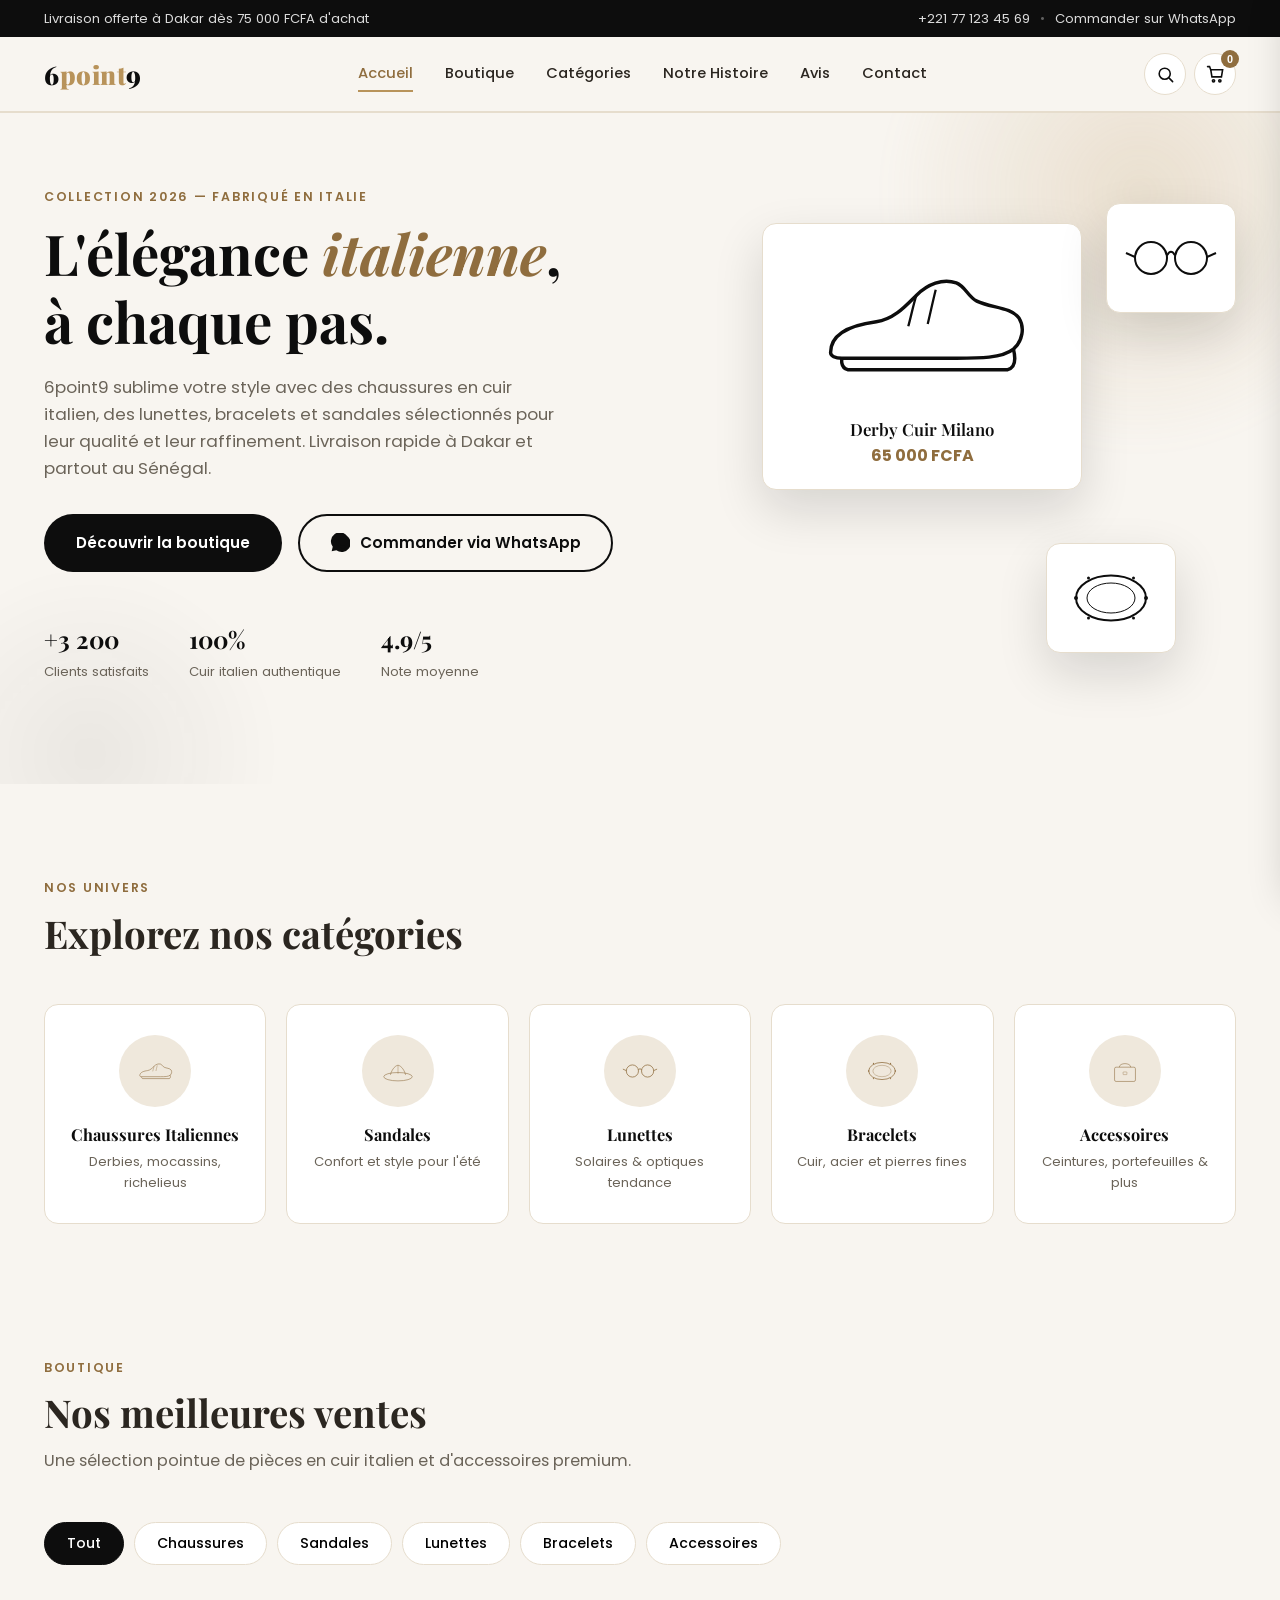
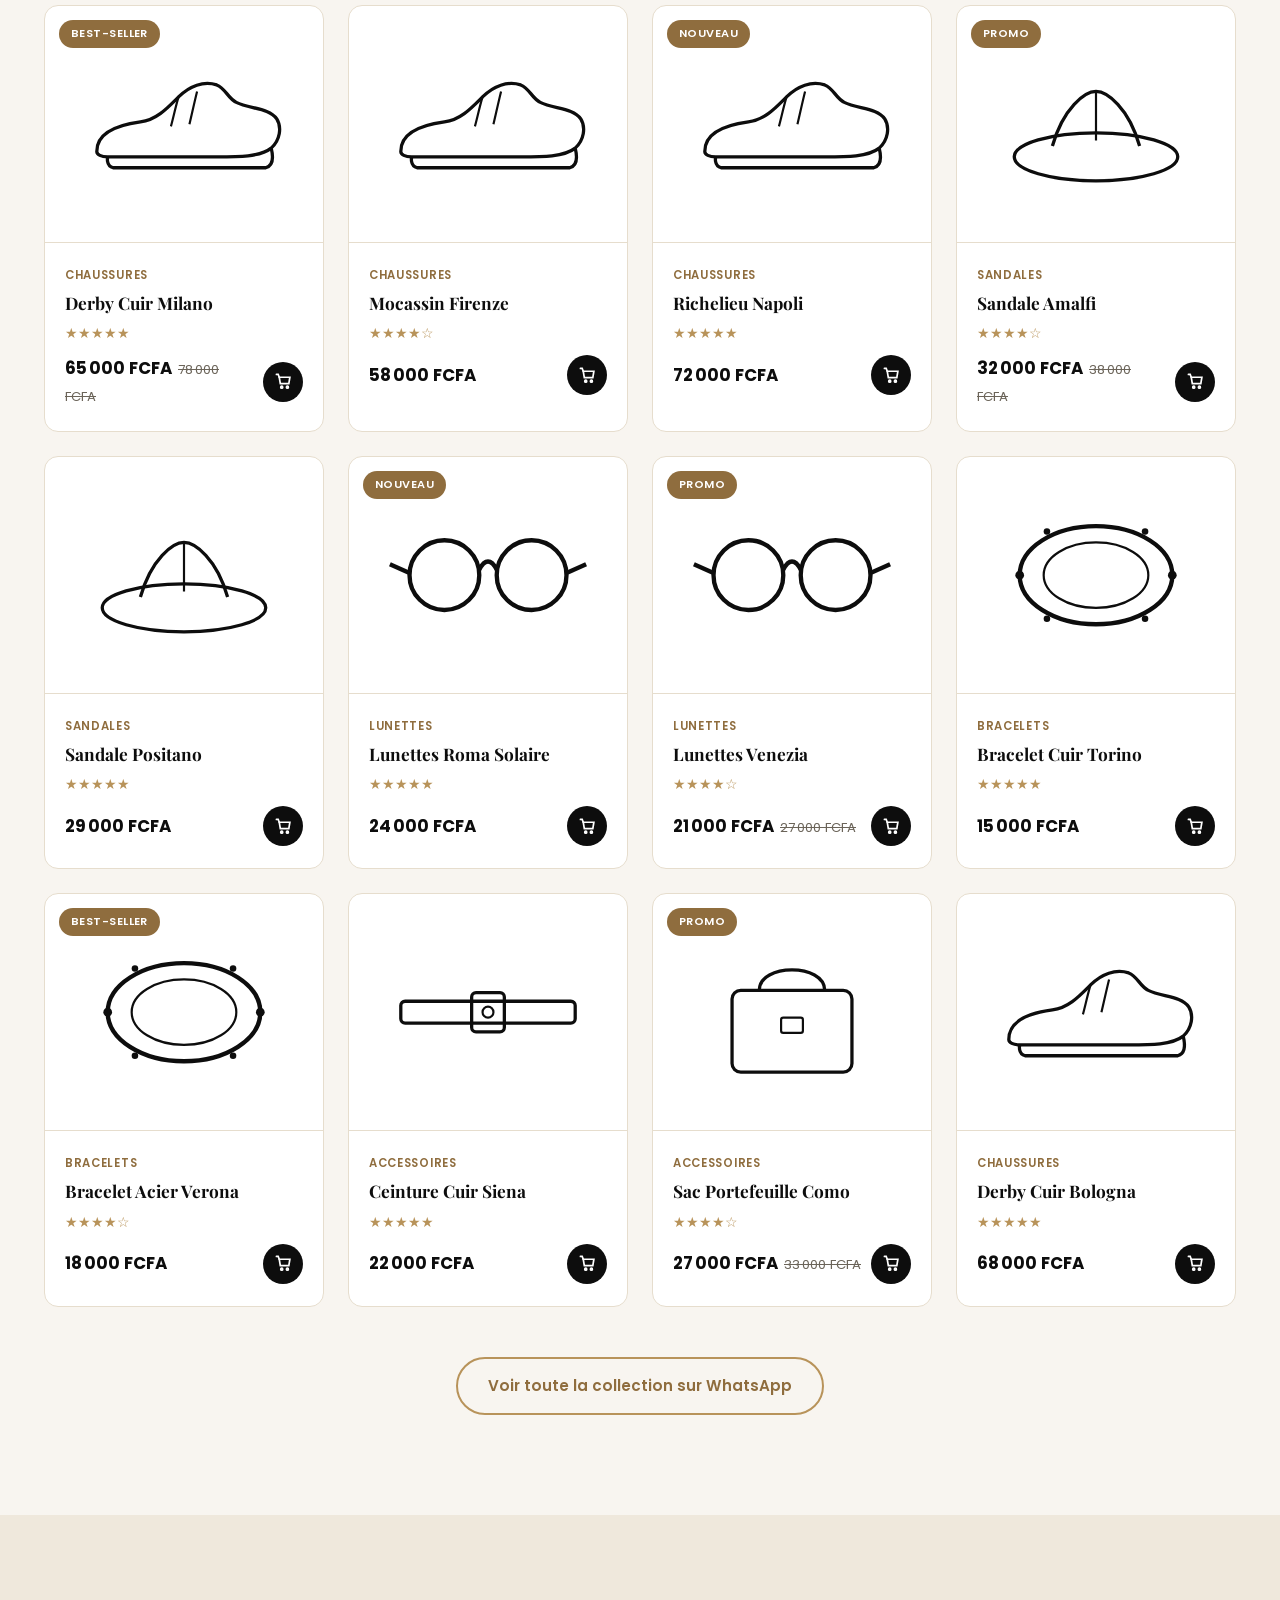
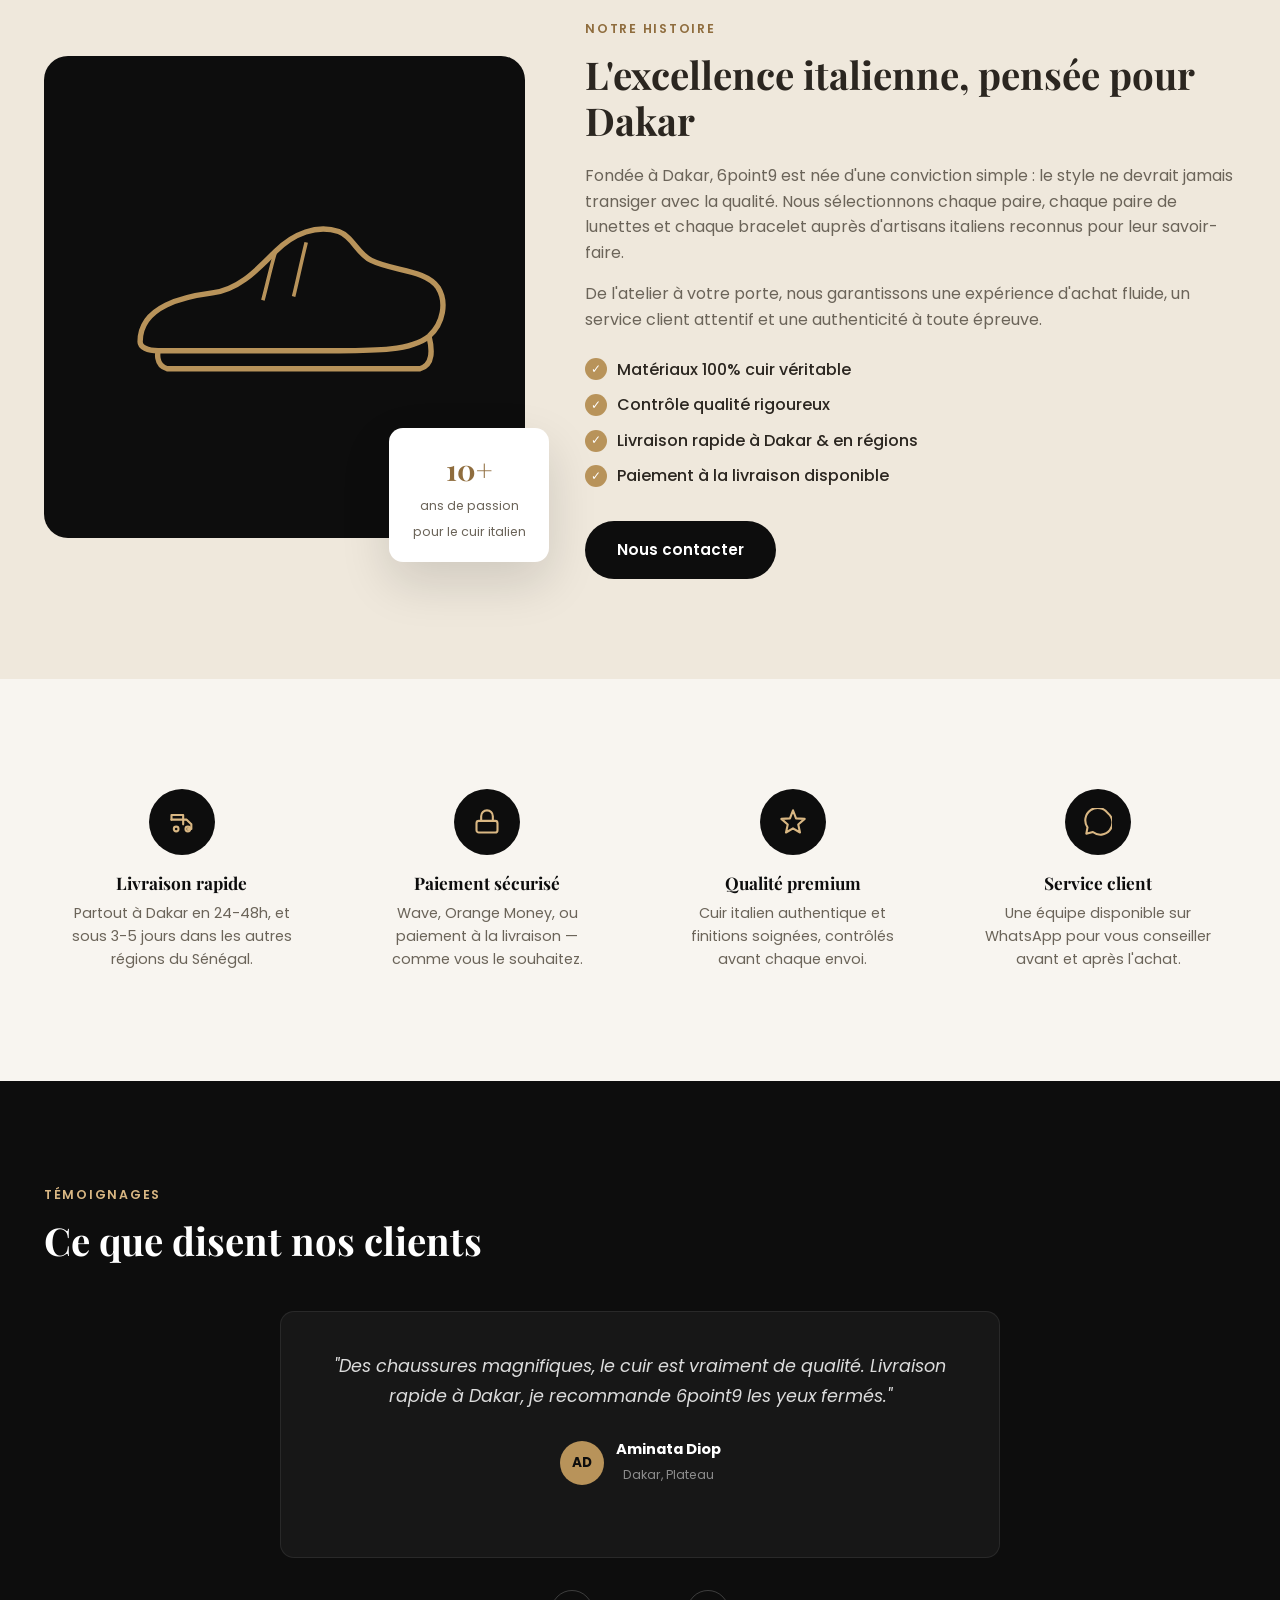
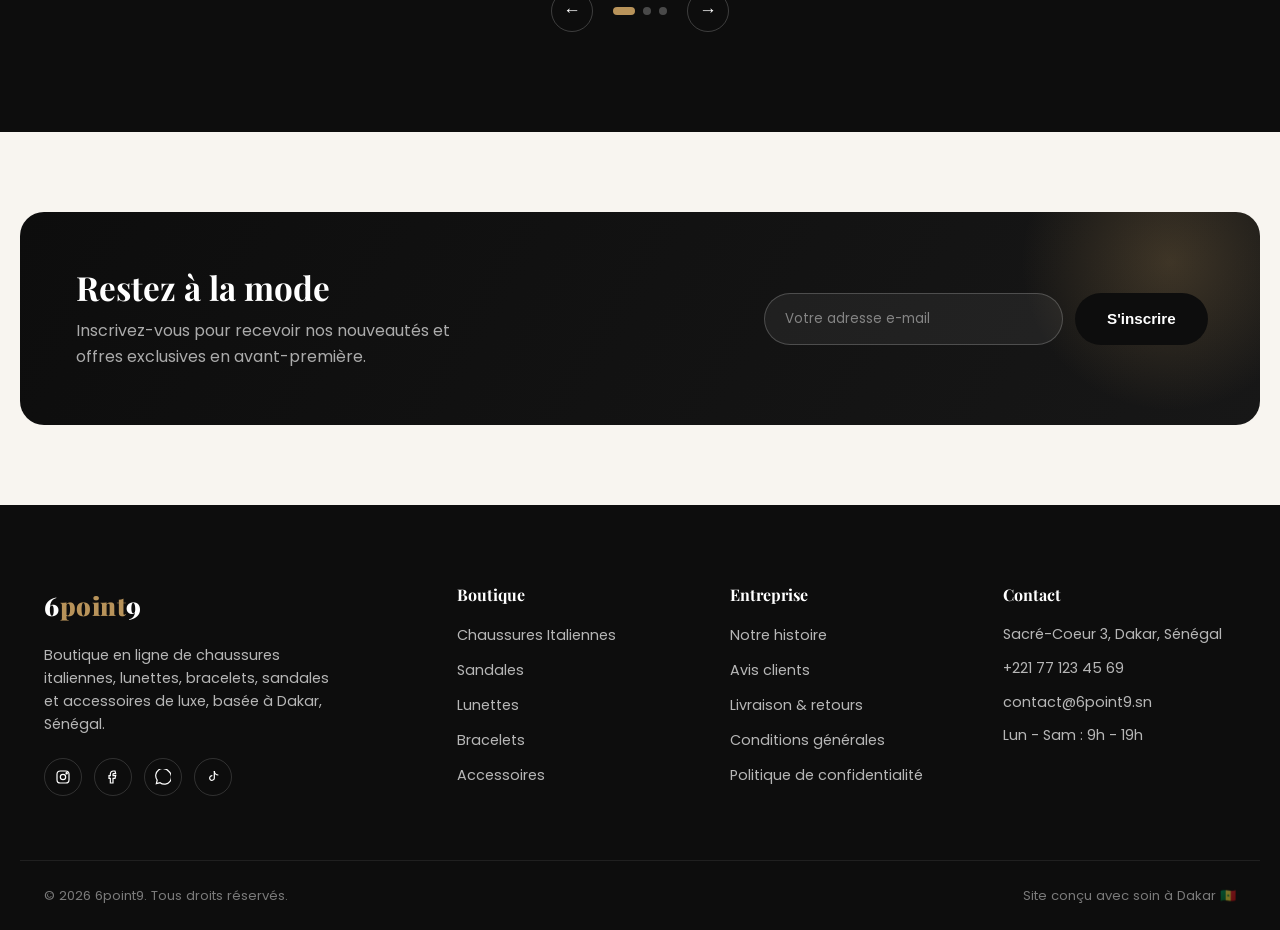
==== index.html @ cb6d9c97 "Créer le site 6point9 : boutique de chaussures italiennes et accessoires de luxe Page unique respons" ====
<!DOCTYPE html>
<html lang="fr">
<head>
<meta charset="UTF-8">
<meta name="viewport" content="width=device-width, initial-scale=1.0">
<title>6point9 — Chaussures Italiennes &amp; Accessoires de Luxe | Dakar, Sénégal</title>
<meta name="description" content="6point9 : boutique de chaussures italiennes, lunettes, bracelets, sandales et accessoires haut de gamme à Dakar, Sénégal. Élégance et artisanat italien.">
<link rel="icon" href="assets/img/favicon.svg" type="image/svg+xml">
<link rel="preconnect" href="https://fonts.googleapis.com">
<link href="https://fonts.googleapis.com/css2?family=Playfair+Display:wght@400;500;600;700;900&family=Poppins:wght@300;400;500;600;700&display=swap" rel="stylesheet">
<link rel="stylesheet" href="css/style.css">
</head>
<body>

<!-- ============ TOP BAR ============ -->
<div class="topbar">
  <div class="container topbar__inner">
    <p class="topbar__msg">Livraison offerte à Dakar dès 75 000 FCFA d'achat</p>
    <div class="topbar__right">
      <a href="tel:+221771234569">+221 77 123 45 69</a>
      <span class="dot">•</span>
      <a href="https://wa.me/221771234569" target="_blank" rel="noopener">Commander sur WhatsApp</a>
    </div>
  </div>
</div>

<!-- ============ HEADER ============ -->
<header class="header" id="header">
  <div class="container header__inner">
    <button class="nav-toggle" id="navToggle" aria-label="Ouvrir le menu">
      <span></span><span></span><span></span>
    </button>

    <a href="#top" class="logo">6<span>point</span>9</a>

    <nav class="nav" id="mainNav">
      <a href="#accueil" class="nav-link active">Accueil</a>
      <a href="#boutique" class="nav-link">Boutique</a>
      <a href="#categories" class="nav-link">Catégories</a>
      <a href="#histoire" class="nav-link">Notre Histoire</a>
      <a href="#avis" class="nav-link">Avis</a>
      <a href="#contact" class="nav-link">Contact</a>
    </nav>

    <div class="header__actions">
      <button class="icon-btn" id="searchToggle" aria-label="Rechercher">
        <svg viewBox="0 0 24 24"><circle cx="11" cy="11" r="7"/><line x1="21" y1="21" x2="16.65" y2="16.65"/></svg>
      </button>
      <button class="icon-btn" id="cartToggle" aria-label="Panier">
        <svg viewBox="0 0 24 24"><path d="M6 6h15l-1.5 9h-12z"/><path d="M6 6L4.5 2H2"/><circle cx="9.5" cy="20" r="1.4"/><circle cx="17.5" cy="20" r="1.4"/></svg>
        <span class="cart-count" id="cartCount">0</span>
      </button>
    </div>
  </div>

  <div class="search-panel" id="searchPanel">
    <div class="container">
      <input type="text" placeholder="Rechercher des chaussures, lunettes, bracelets…">
      <button id="searchClose" aria-label="Fermer">&times;</button>
    </div>
  </div>
</header>

<main id="top">

  <!-- ============ HERO ============ -->
  <section class="hero" id="accueil">
    <div class="hero__bg">
      <div class="hero__shape hero__shape--1"></div>
      <div class="hero__shape hero__shape--2"></div>
    </div>
    <div class="container hero__inner">
      <div class="hero__text reveal">
        <span class="eyebrow">Collection 2026 — Fabriqué en Italie</span>
        <h1>L'élégance <span>italienne</span>,<br>à chaque pas.</h1>
        <p>6point9 sublime votre style avec des chaussures en cuir italien, des lunettes, bracelets et sandales sélectionnés pour leur qualité et leur raffinement. Livraison rapide à Dakar et partout au Sénégal.</p>
        <div class="hero__cta">
          <a href="#boutique" class="btn btn--primary">Découvrir la boutique</a>
          <a href="https://wa.me/221771234569" target="_blank" rel="noopener" class="btn btn--ghost">
            <svg viewBox="0 0 24 24" class="wa-icon"><path d="M20.5 3.5A10.6 10.6 0 0 0 3.3 16.6L2 22l5.6-1.4A10.6 10.6 0 1 0 20.5 3.5Z"/><path d="M8.4 8.3c.2-.5.5-.5.8-.5h.6c.2 0 .4 0 .6.5.2.5.7 1.7.7 1.8.1.1.1.3 0 .4-.1.2-.2.3-.3.4l-.4.5c-.1.2-.3.3-.1.6.2.3.8 1.3 1.7 2.1 1.2 1 2.1 1.4 2.4 1.5.3.1.5.1.7-.1l.6-.7c.2-.3.4-.2.7-.1l1.6.8c.2.1.4.2.4.4 0 .2 0 1-.4 1.5-.4.6-1.6 1.1-2.3 1.1-.6 0-1.9-.2-3.6-1.4-2.1-1.5-3.5-3.7-3.6-3.9-.1-.2-.9-1.2-.9-2.3 0-1.1.6-1.7.8-1.9Z"/></svg>
            Commander via WhatsApp
          </a>
        </div>
        <div class="hero__stats">
          <div><strong>+3 200</strong><span>Clients satisfaits</span></div>
          <div><strong>100%</strong><span>Cuir italien authentique</span></div>
          <div><strong>4.9/5</strong><span>Note moyenne</span></div>
        </div>
      </div>
      <div class="hero__visual reveal">
        <div class="hero__card hero__card--main">
          <svg viewBox="0 0 200 140" class="product-illustration"><use href="#icon-shoe"></use></svg>
          <p>Derby Cuir Milano</p>
          <span>65 000 FCFA</span>
        </div>
        <div class="hero__card hero__card--small hero__card--float1">
          <svg viewBox="0 0 200 140" class="product-illustration"><use href="#icon-glasses"></use></svg>
        </div>
        <div class="hero__card hero__card--small hero__card--float2">
          <svg viewBox="0 0 200 140" class="product-illustration"><use href="#icon-bracelet"></use></svg>
        </div>
      </div>
    </div>
  </section>

  <!-- ============ CATEGORIES ============ -->
  <section class="categories" id="categories">
    <div class="container">
      <div class="section-head reveal">
        <span class="eyebrow">Nos univers</span>
        <h2>Explorez nos catégories</h2>
      </div>
      <div class="cat-grid">
        <a href="#boutique" class="cat-card reveal" data-filter="chaussures">
          <div class="cat-card__icon"><svg viewBox="0 0 200 140"><use href="#icon-shoe"></use></svg></div>
          <h3>Chaussures Italiennes</h3>
          <p>Derbies, mocassins, richelieus</p>
        </a>
        <a href="#boutique" class="cat-card reveal" data-filter="sandales">
          <div class="cat-card__icon"><svg viewBox="0 0 200 140"><use href="#icon-sandal"></use></svg></div>
          <h3>Sandales</h3>
          <p>Confort et style pour l'été</p>
        </a>
        <a href="#boutique" class="cat-card reveal" data-filter="lunettes">
          <div class="cat-card__icon"><svg viewBox="0 0 200 140"><use href="#icon-glasses"></use></svg></div>
          <h3>Lunettes</h3>
          <p>Solaires &amp; optiques tendance</p>
        </a>
        <a href="#boutique" class="cat-card reveal" data-filter="bracelets">
          <div class="cat-card__icon"><svg viewBox="0 0 200 140"><use href="#icon-bracelet"></use></svg></div>
          <h3>Bracelets</h3>
          <p>Cuir, acier et pierres fines</p>
        </a>
        <a href="#boutique" class="cat-card reveal" data-filter="accessoires">
          <div class="cat-card__icon"><svg viewBox="0 0 200 140"><use href="#icon-bag"></use></svg></div>
          <h3>Accessoires</h3>
          <p>Ceintures, portefeuilles &amp; plus</p>
        </a>
      </div>
    </div>
  </section>

  <!-- ============ BOUTIQUE / PRODUCTS ============ -->
  <section class="shop" id="boutique">
    <div class="container">
      <div class="section-head reveal">
        <span class="eyebrow">Boutique</span>
        <h2>Nos meilleures ventes</h2>
        <p>Une sélection pointue de pièces en cuir italien et d'accessoires premium.</p>
      </div>

      <div class="filters reveal" id="filters">
        <button class="filter-btn active" data-filter="all">Tout</button>
        <button class="filter-btn" data-filter="chaussures">Chaussures</button>
        <button class="filter-btn" data-filter="sandales">Sandales</button>
        <button class="filter-btn" data-filter="lunettes">Lunettes</button>
        <button class="filter-btn" data-filter="bracelets">Bracelets</button>
        <button class="filter-btn" data-filter="accessoires">Accessoires</button>
      </div>

      <div class="product-grid" id="productGrid">
        <!-- Product cards injected by JS -->
      </div>

      <div class="shop__more reveal">
        <a href="https://wa.me/221771234569" target="_blank" rel="noopener" class="btn btn--outline">Voir toute la collection sur WhatsApp</a>
      </div>
    </div>
  </section>

  <!-- ============ BRAND STORY ============ -->
  <section class="story" id="histoire">
    <div class="container story__inner">
      <div class="story__visual reveal">
        <div class="story__frame">
          <svg viewBox="0 0 200 140" class="product-illustration story__icon"><use href="#icon-shoe"></use></svg>
        </div>
        <div class="story__badge">
          <strong>10+</strong>
          <span>ans de passion pour le cuir italien</span>
        </div>
      </div>
      <div class="story__text reveal">
        <span class="eyebrow">Notre histoire</span>
        <h2>L'excellence italienne, pensée pour Dakar</h2>
        <p>Fondée à Dakar, 6point9 est née d'une conviction simple : le style ne devrait jamais transiger avec la qualité. Nous sélectionnons chaque paire, chaque paire de lunettes et chaque bracelet auprès d'artisans italiens reconnus pour leur savoir-faire.</p>
        <p>De l'atelier à votre porte, nous garantissons une expérience d'achat fluide, un service client attentif et une authenticité à toute épreuve.</p>
        <ul class="story__list">
          <li><span class="check">✓</span> Matériaux 100% cuir véritable</li>
          <li><span class="check">✓</span> Contrôle qualité rigoureux</li>
          <li><span class="check">✓</span> Livraison rapide à Dakar &amp; en régions</li>
          <li><span class="check">✓</span> Paiement à la livraison disponible</li>
        </ul>
        <a href="#contact" class="btn btn--primary">Nous contacter</a>
      </div>
    </div>
  </section>

  <!-- ============ USP / FEATURES ============ -->
  <section class="features">
    <div class="container features__grid">
      <div class="feature reveal">
        <div class="feature__icon"><svg viewBox="0 0 24 24"><path d="M3 10h13l4 4v4h-3"/><circle cx="7" cy="18" r="2"/><circle cx="17" cy="18" r="2"/><path d="M3 10V6h10v8"/></svg></div>
        <h3>Livraison rapide</h3>
        <p>Partout à Dakar en 24-48h, et sous 3-5 jours dans les autres régions du Sénégal.</p>
      </div>
      <div class="feature reveal">
        <div class="feature__icon"><svg viewBox="0 0 24 24"><rect x="3" y="11" width="18" height="10" rx="2"/><path d="M7 11V7a5 5 0 0 1 10 0v4"/></svg></div>
        <h3>Paiement sécurisé</h3>
        <p>Wave, Orange Money, ou paiement à la livraison — comme vous le souhaitez.</p>
      </div>
      <div class="feature reveal">
        <div class="feature__icon"><svg viewBox="0 0 24 24"><path d="M12 2l2.6 6.9L22 9.3l-5.5 4.8L18 21l-6-3.6L6 21l1.5-6.9L2 9.3l7.4-.4z"/></svg></div>
        <h3>Qualité premium</h3>
        <p>Cuir italien authentique et finitions soignées, contrôlés avant chaque envoi.</p>
      </div>
      <div class="feature reveal">
        <div class="feature__icon"><svg viewBox="0 0 24 24"><path d="M20.5 4.5A9.6 9.6 0 0 0 3 16.6L2 22l5.6-1.4A9.6 9.6 0 1 0 20.5 4.5Z"/></svg></div>
        <h3>Service client</h3>
        <p>Une équipe disponible sur WhatsApp pour vous conseiller avant et après l'achat.</p>
      </div>
    </div>
  </section>

  <!-- ============ TESTIMONIALS ============ -->
  <section class="testimonials" id="avis">
    <div class="container">
      <div class="section-head reveal light">
        <span class="eyebrow">Témoignages</span>
        <h2>Ce que disent nos clients</h2>
      </div>
      <div class="testi-slider reveal">
        <div class="testi-track" id="testiTrack">
          <div class="testi-card">
            <p>"Des chaussures magnifiques, le cuir est vraiment de qualité. Livraison rapide à Dakar, je recommande 6point9 les yeux fermés."</p>
            <div class="testi-author"><span class="avatar">AD</span><div><strong>Aminata Diop</strong><small>Dakar, Plateau</small></div></div>
          </div>
          <div class="testi-card">
            <p>"J'ai commandé des lunettes de soleil et un bracelet, tout est arrivé bien emballé et conforme aux photos. Service client très réactif sur WhatsApp."</p>
            <div class="testi-author"><span class="avatar">MS</span><div><strong>Moussa Sarr</strong><small>Dakar, Sacré-Coeur</small></div></div>
          </div>
          <div class="testi-card">
            <p>"Mes sandales italiennes sont devenues mes préférées de l'été. Confort incroyable et un vrai style. Merci 6point9 !"</p>
            <div class="testi-author"><span class="avatar">FN</span><div><strong>Fatou Ndiaye</strong><small>Thiès</small></div></div>
          </div>
        </div>
        <div class="testi-nav">
          <button id="testiPrev" aria-label="Précédent">&#8592;</button>
          <div class="testi-dots" id="testiDots"></div>
          <button id="testiNext" aria-label="Suivant">&#8594;</button>
        </div>
      </div>
    </div>
  </section>

  <!-- ============ NEWSLETTER ============ -->
  <section class="newsletter">
    <div class="container newsletter__inner reveal">
      <div>
        <h2>Restez à la mode</h2>
        <p>Inscrivez-vous pour recevoir nos nouveautés et offres exclusives en avant-première.</p>
      </div>
      <form id="newsletterForm" class="newsletter__form">
        <input type="email" required placeholder="Votre adresse e-mail">
        <button type="submit" class="btn btn--primary">S'inscrire</button>
      </form>
      <p class="newsletter__success" id="newsletterSuccess">Merci ! Vous êtes bien inscrit(e) 🎉</p>
    </div>
  </section>

</main>

<!-- ============ FOOTER ============ -->
<footer class="footer" id="contact">
  <div class="container footer__grid">
    <div class="footer__col footer__brand">
      <a href="#top" class="logo logo--light">6<span>point</span>9</a>
      <p>Boutique en ligne de chaussures italiennes, lunettes, bracelets, sandales et accessoires de luxe, basée à Dakar, Sénégal.</p>
      <div class="socials">
        <a href="#" aria-label="Instagram"><svg viewBox="0 0 24 24"><rect x="3" y="3" width="18" height="18" rx="5"/><circle cx="12" cy="12" r="4"/><circle cx="17.5" cy="6.5" r="1"/></svg></a>
        <a href="#" aria-label="Facebook"><svg viewBox="0 0 24 24"><path d="M15 3h-2a5 5 0 0 0-5 5v2H6v4h2v7h4v-7h3l1-4h-4V8a1 1 0 0 1 1-1h3z"/></svg></a>
        <a href="https://wa.me/221771234569" target="_blank" rel="noopener" aria-label="WhatsApp"><svg viewBox="0 0 24 24"><path d="M20.5 3.5A10.6 10.6 0 0 0 3.3 16.6L2 22l5.6-1.4A10.6 10.6 0 1 0 20.5 3.5Z"/></svg></a>
        <a href="#" aria-label="TikTok"><svg viewBox="0 0 24 24"><path d="M14 3v10.5a3.5 3.5 0 1 1-3-3.46"/><path d="M14 3a6 6 0 0 0 6 6"/></svg></a>
      </div>
    </div>
    <div class="footer__col">
      <h4>Boutique</h4>
      <ul>
        <li><a href="#boutique" data-filter="chaussures">Chaussures Italiennes</a></li>
        <li><a href="#boutique" data-filter="sandales">Sandales</a></li>
        <li><a href="#boutique" data-filter="lunettes">Lunettes</a></li>
        <li><a href="#boutique" data-filter="bracelets">Bracelets</a></li>
        <li><a href="#boutique" data-filter="accessoires">Accessoires</a></li>
      </ul>
    </div>
    <div class="footer__col">
      <h4>Entreprise</h4>
      <ul>
        <li><a href="#histoire">Notre histoire</a></li>
        <li><a href="#avis">Avis clients</a></li>
        <li><a href="#">Livraison &amp; retours</a></li>
        <li><a href="#">Conditions générales</a></li>
        <li><a href="#">Politique de confidentialité</a></li>
      </ul>
    </div>
    <div class="footer__col">
      <h4>Contact</h4>
      <ul class="footer__contact">
        <li>Sacré-Coeur 3, Dakar, Sénégal</li>
        <li><a href="tel:+221771234569">+221 77 123 45 69</a></li>
        <li><a href="mailto:contact@6point9.sn">contact@6point9.sn</a></li>
        <li>Lun - Sam : 9h - 19h</li>
      </ul>
    </div>
  </div>
  <div class="footer__bottom">
    <div class="container footer__bottom-inner">
      <p>&copy; <span id="year"></span> 6point9. Tous droits réservés.</p>
      <p>Site conçu avec soin à Dakar 🇸🇳</p>
    </div>
  </div>
</footer>

<!-- ============ CART PANEL ============ -->
<div class="cart-panel" id="cartPanel">
  <div class="cart-panel__header">
    <h3>Votre panier</h3>
    <button id="cartClose" aria-label="Fermer">&times;</button>
  </div>
  <div class="cart-panel__items" id="cartItems">
    <p class="cart-empty">Votre panier est vide.</p>
  </div>
  <div class="cart-panel__footer">
    <div class="cart-total"><span>Total</span><strong id="cartTotal">0 FCFA</strong></div>
    <a href="https://wa.me/221771234569" target="_blank" rel="noopener" class="btn btn--primary btn--block" id="cartCheckout">Commander via WhatsApp</a>
  </div>
</div>
<div class="overlay" id="overlay"></div>

<!-- ============ BACK TO TOP ============ -->
<button class="back-to-top" id="backToTop" aria-label="Retour en haut">
  <svg viewBox="0 0 24 24"><path d="M12 19V5"/><path d="M5 12l7-7 7 7"/></svg>
</button>

<!-- ============ SVG SPRITE (icônes produits) ============ -->
<svg width="0" height="0" style="position:absolute">
  <defs>
    <symbol id="icon-shoe" viewBox="0 0 200 140">
      <path d="M20 95 C20 75, 45 70, 60 68 C75 66, 85 55, 95 45 C105 35, 118 30, 130 34 C138 37, 140 46, 148 50 C160 56, 178 55, 185 65 C190 73, 188 85, 180 92 C170 100, 150 100, 130 100 L30 100 C24 100, 20 98, 20 95 Z" fill="none" stroke="currentColor" stroke-width="3"/>
      <path d="M95 45 C92 55, 90 65, 88 72" fill="none" stroke="currentColor" stroke-width="2"/>
      <path d="M112 40 C109 52, 107 62, 105 70" fill="none" stroke="currentColor" stroke-width="2"/>
      <path d="M30 100 C30 100, 28 108, 35 110 L175 110 C182 108, 182 100, 180 92" fill="none" stroke="currentColor" stroke-width="3"/>
    </symbol>
    <symbol id="icon-sandal" viewBox="0 0 200 140">
      <ellipse cx="100" cy="100" rx="75" ry="22" fill="none" stroke="currentColor" stroke-width="3"/>
      <path d="M60 90 C70 55, 90 40, 100 40 C110 40, 130 55, 140 90" fill="none" stroke="currentColor" stroke-width="3"/>
      <path d="M100 40 L100 85" fill="none" stroke="currentColor" stroke-width="2"/>
    </symbol>
    <symbol id="icon-glasses" viewBox="0 0 200 140">
      <circle cx="60" cy="70" r="32" fill="none" stroke="currentColor" stroke-width="4"/>
      <circle cx="140" cy="70" r="32" fill="none" stroke="currentColor" stroke-width="4"/>
      <path d="M92 65 C97 55, 103 55, 108 65" fill="none" stroke="currentColor" stroke-width="4"/>
      <path d="M28 68 L10 60" fill="none" stroke="currentColor" stroke-width="4"/>
      <path d="M172 68 L190 60" fill="none" stroke="currentColor" stroke-width="4"/>
    </symbol>
    <symbol id="icon-bracelet" viewBox="0 0 200 140">
      <ellipse cx="100" cy="70" rx="70" ry="45" fill="none" stroke="currentColor" stroke-width="4"/>
      <ellipse cx="100" cy="70" rx="48" ry="30" fill="none" stroke="currentColor" stroke-width="2"/>
      <circle cx="30" cy="70" r="4" fill="currentColor"/>
      <circle cx="170" cy="70" r="4" fill="currentColor"/>
      <circle cx="55" cy="30" r="3" fill="currentColor"/>
      <circle cx="145" cy="30" r="3" fill="currentColor"/>
      <circle cx="55" cy="110" r="3" fill="currentColor"/>
      <circle cx="145" cy="110" r="3" fill="currentColor"/>
    </symbol>
    <symbol id="icon-bag" viewBox="0 0 200 140">
      <rect x="45" y="50" width="110" height="75" rx="8" fill="none" stroke="currentColor" stroke-width="3"/>
      <path d="M70 50 C70 25, 130 25, 130 50" fill="none" stroke="currentColor" stroke-width="3"/>
      <rect x="90" y="75" width="20" height="14" rx="2" fill="none" stroke="currentColor" stroke-width="2"/>
    </symbol>
    <symbol id="icon-belt" viewBox="0 0 200 140">
      <rect x="20" y="60" width="160" height="20" rx="4" fill="none" stroke="currentColor" stroke-width="3"/>
      <rect x="85" y="52" width="30" height="36" rx="4" fill="none" stroke="currentColor" stroke-width="3"/>
      <circle cx="100" cy="70" r="5" fill="none" stroke="currentColor" stroke-width="2"/>
    </symbol>
  </defs>
</svg>

<script src="js/script.js"></script>
</body>
</html>
---- css/style.css ----
/* ==========================================================================
   6point9 — Boutique de chaussures italiennes & accessoires de luxe
   ========================================================================== */

:root {
  --black: #0d0d0d;
  --black-soft: #171717;
  --gold: #b8935a;
  --gold-light: #d9b783;
  --gold-dark: #8f6d3e;
  --cream: #f8f5f0;
  --cream-dark: #efe8dc;
  --white: #ffffff;
  --text: #2b2620;
  --text-light: #6b6459;
  --border: #e6ddcd;
  --radius: 14px;
  --shadow: 0 10px 30px rgba(13, 13, 13, 0.08);
  --shadow-lg: 0 20px 50px rgba(13, 13, 13, 0.14);
  --transition: 0.3s cubic-bezier(.4,0,.2,1);
  --font-head: 'Playfair Display', Georgia, serif;
  --font-body: 'Poppins', -apple-system, BlinkMacSystemFont, sans-serif;
}

* { margin: 0; padding: 0; box-sizing: border-box; }

html { scroll-behavior: smooth; }

body {
  font-family: var(--font-body);
  color: var(--text);
  background: var(--cream);
  line-height: 1.6;
  overflow-x: hidden;
}

img, svg { display: block; max-width: 100%; }

a { text-decoration: none; color: inherit; }

ul { list-style: none; }

.container {
  width: 100%;
  max-width: 1240px;
  margin: 0 auto;
  padding: 0 24px;
}

h1, h2, h3, h4 { font-family: var(--font-head); font-weight: 700; line-height: 1.2; }

.eyebrow {
  display: inline-block;
  font-size: 0.78rem;
  letter-spacing: 0.14em;
  text-transform: uppercase;
  color: var(--gold-dark);
  font-weight: 600;
  margin-bottom: 12px;
}

.section-head { max-width: 640px; margin-bottom: 48px; }
.section-head.light .eyebrow { color: var(--gold-light); }
.section-head h2 { font-size: clamp(1.8rem, 3vw, 2.6rem); margin-bottom: 12px; }
.section-head p { color: var(--text-light); font-size: 1.02rem; }
.section-head.light h2 { color: var(--white); }
.section-head.light p { color: rgba(255,255,255,0.7); }

/* ---------- Buttons ---------- */
.btn {
  display: inline-flex;
  align-items: center;
  justify-content: center;
  gap: 10px;
  padding: 15px 30px;
  border-radius: 999px;
  font-weight: 600;
  font-size: 0.95rem;
  cursor: pointer;
  border: 2px solid transparent;
  transition: var(--transition);
  white-space: nowrap;
}
.btn--primary { background: var(--black); color: var(--white); }
.btn--primary:hover { background: var(--gold-dark); transform: translateY(-2px); box-shadow: var(--shadow); }
.btn--ghost { border-color: var(--black); color: var(--black); background: transparent; }
.btn--ghost:hover { background: var(--black); color: var(--white); }
.btn--outline { border-color: var(--gold); color: var(--gold-dark); background: transparent; }
.btn--outline:hover { background: var(--gold); color: var(--white); }
.btn--block { width: 100%; }
.wa-icon { width: 20px; height: 20px; fill: currentColor; }

/* ---------- Topbar ---------- */
.topbar {
  background: var(--black);
  color: rgba(255,255,255,0.85);
  font-size: 0.82rem;
}
.topbar__inner {
  display: flex;
  justify-content: space-between;
  align-items: center;
  padding: 8px 24px;
  gap: 16px;
  flex-wrap: wrap;
}
.topbar__right { display: flex; align-items: center; gap: 10px; }
.topbar__right a:hover { color: var(--gold-light); }
.topbar .dot { opacity: 0.4; }

/* ---------- Header ---------- */
.header {
  position: sticky;
  top: 0;
  z-index: 500;
  background: rgba(248, 245, 240, 0.92);
  backdrop-filter: blur(10px);
  border-bottom: 1px solid var(--border);
  transition: var(--transition);
}
.header__inner {
  display: flex;
  align-items: center;
  justify-content: space-between;
  padding: 16px 24px;
  gap: 20px;
}

.logo {
  font-family: var(--font-head);
  font-size: 1.6rem;
  font-weight: 900;
  color: var(--black);
  letter-spacing: 0.02em;
}
.logo span { color: var(--gold); }
.logo--light { color: var(--white); }

.nav { display: flex; gap: 32px; }
.nav-link {
  font-size: 0.92rem;
  font-weight: 500;
  color: var(--text);
  position: relative;
  padding: 6px 0;
  transition: var(--transition);
}
.nav-link::after {
  content: '';
  position: absolute;
  left: 0; bottom: 0;
  width: 0; height: 2px;
  background: var(--gold);
  transition: var(--transition);
}
.nav-link:hover, .nav-link.active { color: var(--gold-dark); }
.nav-link:hover::after, .nav-link.active::after { width: 100%; }

.header__actions { display: flex; align-items: center; gap: 8px; }
.icon-btn {
  position: relative;
  width: 42px; height: 42px;
  border-radius: 50%;
  border: 1px solid var(--border);
  background: var(--white);
  display: flex; align-items: center; justify-content: center;
  cursor: pointer;
  transition: var(--transition);
}
.icon-btn:hover { border-color: var(--gold); background: var(--cream-dark); }
.icon-btn svg { width: 19px; height: 19px; fill: none; stroke: var(--black); stroke-width: 2; stroke-linecap: round; }
.cart-count {
  position: absolute;
  top: -4px; right: -4px;
  background: var(--gold-dark);
  color: var(--white);
  font-size: 0.68rem;
  font-weight: 700;
  width: 18px; height: 18px;
  border-radius: 50%;
  display: flex; align-items: center; justify-content: center;
}

.icon-btn.pulse { animation: cartPulse 0.4s ease; }
@keyframes cartPulse {
  0% { transform: scale(1); }
  40% { transform: scale(1.18); border-color: var(--gold); }
  100% { transform: scale(1); }
}

.nav-toggle {
  display: none;
  flex-direction: column;
  gap: 5px;
  width: 30px;
  background: none;
  border: none;
  cursor: pointer;
}
.nav-toggle span { height: 2px; background: var(--black); border-radius: 2px; transition: var(--transition); }

.search-panel {
  max-height: 0;
  overflow: hidden;
  background: var(--white);
  border-bottom: 1px solid var(--border);
  transition: max-height var(--transition);
}
.search-panel.open { max-height: 100px; }
.search-panel .container { display: flex; align-items: center; gap: 12px; padding: 18px 24px; }
.search-panel input {
  flex: 1;
  border: none;
  outline: none;
  font-size: 1.05rem;
  font-family: var(--font-body);
  background: transparent;
}
.search-panel button { background: none; border: none; font-size: 1.6rem; cursor: pointer; color: var(--text-light); }

/* ---------- Hero ---------- */
.hero {
  position: relative;
  padding: 70px 0 100px;
  overflow: hidden;
}
.hero__bg { position: absolute; inset: 0; z-index: 0; }
.hero__shape {
  position: absolute;
  border-radius: 50%;
  filter: blur(10px);
}
.hero__shape--1 {
  width: 520px; height: 520px;
  background: radial-gradient(circle, rgba(184,147,90,0.22), transparent 70%);
  top: -180px; right: -120px;
}
.hero__shape--2 {
  width: 380px; height: 380px;
  background: radial-gradient(circle, rgba(13,13,13,0.06), transparent 70%);
  bottom: -160px; left: -100px;
}

.hero__inner {
  position: relative;
  z-index: 1;
  display: grid;
  grid-template-columns: 1.1fr 0.9fr;
  gap: 50px;
  align-items: center;
}

.hero__text h1 {
  font-size: clamp(2.2rem, 4.4vw, 3.6rem);
  margin-bottom: 20px;
  color: var(--black);
}
.hero__text h1 span { color: var(--gold-dark); font-style: italic; }
.hero__text p { color: var(--text-light); font-size: 1.05rem; max-width: 520px; margin-bottom: 32px; }
.hero__cta { display: flex; gap: 16px; flex-wrap: wrap; margin-bottom: 48px; }

.hero__stats { display: flex; gap: 40px; flex-wrap: wrap; }
.hero__stats strong { display: block; font-family: var(--font-head); font-size: 1.5rem; color: var(--black); }
.hero__stats span { font-size: 0.82rem; color: var(--text-light); }

.hero__visual { position: relative; height: 460px; }
.hero__card {
  position: absolute;
  background: var(--white);
  border-radius: var(--radius);
  box-shadow: var(--shadow-lg);
  padding: 20px;
  border: 1px solid var(--border);
}
.hero__card--main {
  width: 320px;
  top: 20px; left: 40px;
  color: var(--gold-dark);
  text-align: center;
}
.hero__card--main .product-illustration { width: 100%; height: 160px; margin-bottom: 12px; color: var(--black); }
.hero__card--main p { font-family: var(--font-head); font-weight: 600; color: var(--black); font-size: 1.05rem; }
.hero__card--main span { color: var(--gold-dark); font-weight: 700; }
.hero__card--small { width: 130px; padding: 14px; color: var(--gold-dark); }
.hero__card--small .product-illustration { width: 100%; height: 80px; color: var(--black); }
.hero__card--float1 { top: 0; right: 0; animation: float 5s ease-in-out infinite; }
.hero__card--float2 { bottom: 10px; right: 60px; animation: float 6s ease-in-out infinite 0.5s; }

@keyframes float {
  0%, 100% { transform: translateY(0); }
  50% { transform: translateY(-14px); }
}

/* ---------- Categories ---------- */
.categories { padding: 90px 0; }
.cat-grid {
  display: grid;
  grid-template-columns: repeat(5, 1fr);
  gap: 20px;
}
.cat-card {
  background: var(--white);
  border: 1px solid var(--border);
  border-radius: var(--radius);
  padding: 30px 20px;
  text-align: center;
  transition: var(--transition);
}
.cat-card:hover {
  transform: translateY(-8px);
  box-shadow: var(--shadow-lg);
  border-color: var(--gold);
}
.cat-card__icon {
  width: 72px; height: 72px;
  margin: 0 auto 18px;
  border-radius: 50%;
  background: var(--cream-dark);
  display: flex; align-items: center; justify-content: center;
  color: var(--gold-dark);
  transition: var(--transition);
}
.cat-card__icon svg { width: 38px; height: 38px; }
.cat-card:hover .cat-card__icon { background: var(--black); color: var(--gold-light); }
.cat-card h3 { font-size: 1.02rem; margin-bottom: 6px; color: var(--black); }
.cat-card p { font-size: 0.82rem; color: var(--text-light); }

/* ---------- Shop / Products ---------- */
.shop { padding: 40px 0 100px; }

.filters { display: flex; gap: 10px; flex-wrap: wrap; margin-bottom: 40px; }
.filter-btn {
  padding: 10px 22px;
  border-radius: 999px;
  border: 1px solid var(--border);
  background: var(--white);
  font-family: var(--font-body);
  font-size: 0.88rem;
  font-weight: 500;
  cursor: pointer;
  transition: var(--transition);
}
.filter-btn:hover { border-color: var(--gold); }
.filter-btn.active { background: var(--black); color: var(--white); border-color: var(--black); }

.product-grid {
  display: grid;
  grid-template-columns: repeat(4, 1fr);
  gap: 24px;
}

.product-card {
  background: var(--white);
  border: 1px solid var(--border);
  border-radius: var(--radius);
  overflow: hidden;
  transition: var(--transition);
  display: flex;
  flex-direction: column;
}
.product-card:hover { transform: translateY(-6px); box-shadow: var(--shadow-lg); border-color: var(--gold); }

.product-card__media {
  position: relative;
  aspect-ratio: 1 / 0.85;
  display: flex; align-items: center; justify-content: center;
  padding: 30px;
}
.product-card__media .product-illustration { width: 100%; height: 100%; color: var(--black); }
.product-card__badge {
  position: absolute;
  top: 14px; left: 14px;
  background: var(--gold-dark);
  color: var(--white);
  font-size: 0.7rem;
  font-weight: 600;
  padding: 5px 12px;
  border-radius: 999px;
  text-transform: uppercase;
  letter-spacing: 0.04em;
}
.product-card__quick {
  position: absolute;
  top: 14px; right: 14px;
  width: 36px; height: 36px;
  border-radius: 50%;
  background: var(--white);
  border: 1px solid var(--border);
  display: flex; align-items: center; justify-content: center;
  cursor: pointer;
  opacity: 0;
  transform: translateY(-6px);
  transition: var(--transition);
}
.product-card:hover .product-card__quick { opacity: 1; transform: translateY(0); }
.product-card__quick svg { width: 16px; height: 16px; fill: none; stroke: var(--gold-dark); stroke-width: 2; }

.product-card__body { padding: 18px 20px 22px; border-top: 1px solid var(--border); }
.product-card__cat { font-size: 0.72rem; text-transform: uppercase; letter-spacing: 0.06em; color: var(--gold-dark); font-weight: 600; }
.product-card__name { font-family: var(--font-head); font-size: 1.08rem; margin: 6px 0 10px; color: var(--black); }
.product-card__rating { display: flex; gap: 3px; margin-bottom: 10px; color: var(--gold); font-size: 0.85rem; }
.product-card__footer { display: flex; align-items: center; justify-content: space-between; gap: 10px; }
.product-card__price { font-weight: 700; font-size: 1.05rem; color: var(--black); }
.product-card__price small { font-weight: 400; color: var(--text-light); text-decoration: line-through; margin-left: 6px; font-size: 0.82rem; }

.add-btn {
  width: 40px; height: 40px;
  border-radius: 50%;
  background: var(--black);
  color: var(--white);
  border: none;
  cursor: pointer;
  display: flex; align-items: center; justify-content: center;
  transition: var(--transition);
  flex-shrink: 0;
}
.add-btn:hover { background: var(--gold-dark); }
.add-btn svg { width: 17px; height: 17px; fill: none; stroke: currentColor; stroke-width: 2.4; stroke-linecap: round; }

.shop__more { text-align: center; margin-top: 50px; }

/* ---------- Story ---------- */
.story { padding: 100px 0; background: var(--cream-dark); }
.story__inner {
  display: grid;
  grid-template-columns: 0.85fr 1.15fr;
  gap: 60px;
  align-items: center;
}
.story__visual { position: relative; }
.story__frame {
  background: var(--black);
  border-radius: 24px;
  aspect-ratio: 1/1;
  display: flex; align-items: center; justify-content: center;
  padding: 60px;
}
.story__icon { color: var(--gold); width: 100%; height: 100%; }
.story__badge {
  position: absolute;
  bottom: -24px; right: -24px;
  background: var(--white);
  border-radius: var(--radius);
  box-shadow: var(--shadow-lg);
  padding: 18px 22px;
  text-align: center;
  width: 160px;
}
.story__badge strong { display: block; font-family: var(--font-head); font-size: 1.8rem; color: var(--gold-dark); }
.story__badge span { font-size: 0.78rem; color: var(--text-light); }

.story__text h2 { font-size: clamp(1.8rem, 3vw, 2.4rem); margin-bottom: 20px; }
.story__text p { color: var(--text-light); margin-bottom: 16px; }
.story__list { margin: 24px 0 32px; }
.story__list li { display: flex; align-items: center; gap: 10px; margin-bottom: 10px; font-weight: 500; }
.story__list .check {
  width: 22px; height: 22px;
  border-radius: 50%;
  background: var(--gold);
  color: var(--white);
  font-size: 0.72rem;
  display: flex; align-items: center; justify-content: center;
  flex-shrink: 0;
}

/* ---------- Features ---------- */
.features { padding: 90px 0; }
.features__grid {
  display: grid;
  grid-template-columns: repeat(4, 1fr);
  gap: 30px;
}
.feature { text-align: center; padding: 20px; }
.feature__icon {
  width: 66px; height: 66px;
  margin: 0 auto 18px;
  border-radius: 50%;
  background: var(--black);
  display: flex; align-items: center; justify-content: center;
}
.feature__icon svg { width: 28px; height: 28px; fill: none; stroke: var(--gold-light); stroke-width: 1.8; stroke-linecap: round; stroke-linejoin: round; }
.feature h3 { font-size: 1.08rem; margin-bottom: 8px; color: var(--black); }
.feature p { color: var(--text-light); font-size: 0.9rem; }

/* ---------- Testimonials ---------- */
.testimonials { padding: 100px 0; background: var(--black); }
.testi-slider { max-width: 720px; margin: 0 auto; }
.testi-track { display: flex; overflow: hidden; }
.testi-card {
  min-width: 100%;
  background: var(--black-soft);
  border: 1px solid rgba(255,255,255,0.08);
  border-radius: var(--radius);
  padding: 40px;
  text-align: center;
}
.testi-card p { color: rgba(255,255,255,0.85); font-size: 1.1rem; font-style: italic; margin-bottom: 26px; line-height: 1.7; }
.testi-author { display: flex; align-items: center; justify-content: center; gap: 12px; }
.avatar {
  width: 44px; height: 44px;
  border-radius: 50%;
  background: var(--gold);
  color: var(--black);
  font-weight: 700;
  font-size: 0.85rem;
  display: flex; align-items: center; justify-content: center;
}
.testi-author strong { display: block; color: var(--white); font-size: 0.92rem; }
.testi-author small { color: rgba(255,255,255,0.5); font-size: 0.78rem; }

.testi-nav { display: flex; align-items: center; justify-content: center; gap: 20px; margin-top: 32px; }
.testi-nav button {
  width: 42px; height: 42px;
  border-radius: 50%;
  border: 1px solid rgba(255,255,255,0.2);
  background: transparent;
  color: var(--white);
  cursor: pointer;
  font-size: 1.1rem;
  transition: var(--transition);
}
.testi-nav button:hover { background: var(--gold); border-color: var(--gold); color: var(--black); }
.testi-dots { display: flex; gap: 8px; }
.testi-dots span {
  width: 8px; height: 8px;
  border-radius: 50%;
  background: rgba(255,255,255,0.25);
  cursor: pointer;
  transition: var(--transition);
}
.testi-dots span.active { background: var(--gold); width: 22px; border-radius: 4px; }

/* ---------- Newsletter ---------- */
.newsletter { padding: 80px 0; }
.newsletter__inner {
  background: linear-gradient(120deg, var(--black), var(--black-soft));
  border-radius: 24px;
  padding: 56px;
  display: flex;
  align-items: center;
  justify-content: space-between;
  gap: 40px;
  flex-wrap: wrap;
  position: relative;
  overflow: hidden;
}
.newsletter__inner::before {
  content: '';
  position: absolute;
  width: 300px; height: 300px;
  background: radial-gradient(circle, rgba(184,147,90,0.25), transparent 70%);
  top: -100px; right: -60px;
}
.newsletter__inner h2 { color: var(--white); font-size: clamp(1.6rem, 2.6vw, 2.1rem); margin-bottom: 10px; }
.newsletter__inner > div > p { color: rgba(255,255,255,0.65); max-width: 380px; }
.newsletter__form { display: flex; gap: 12px; flex: 1; min-width: 300px; max-width: 440px; position: relative; z-index: 1; }
.newsletter__form input {
  flex: 1;
  padding: 15px 20px;
  border-radius: 999px;
  border: 1px solid rgba(255,255,255,0.2);
  background: rgba(255,255,255,0.06);
  color: var(--white);
  font-family: var(--font-body);
  outline: none;
}
.newsletter__form input::placeholder { color: rgba(255,255,255,0.45); }
.newsletter__success {
  display: none;
  width: 100%;
  text-align: center;
  color: var(--gold-light);
  font-weight: 600;
  margin-top: 16px;
}
.newsletter__success.show { display: block; }

/* ---------- Footer ---------- */
.footer { background: var(--black); color: rgba(255,255,255,0.7); padding-top: 80px; }
.footer__grid {
  display: grid;
  grid-template-columns: 1.6fr 1fr 1fr 1fr;
  gap: 40px;
  padding-bottom: 60px;
  border-bottom: 1px solid rgba(255,255,255,0.08);
}
.footer__brand p { margin: 18px 0 22px; font-size: 0.9rem; max-width: 300px; }
.socials { display: flex; gap: 12px; }
.socials a {
  width: 38px; height: 38px;
  border-radius: 50%;
  border: 1px solid rgba(255,255,255,0.15);
  display: flex; align-items: center; justify-content: center;
  transition: var(--transition);
}
.socials a svg { width: 16px; height: 16px; fill: none; stroke: var(--white); stroke-width: 1.8; }
.socials a:hover { background: var(--gold); border-color: var(--gold); }
.socials a:hover svg { stroke: var(--black); }

.footer__col h4 { color: var(--white); font-size: 1rem; margin-bottom: 20px; }
.footer__col ul li { margin-bottom: 12px; font-size: 0.9rem; }
.footer__col a:hover { color: var(--gold-light); }
.footer__contact li { line-height: 1.5; }

.footer__bottom-inner {
  display: flex;
  justify-content: space-between;
  padding: 24px;
  font-size: 0.82rem;
  color: rgba(255,255,255,0.45);
  flex-wrap: wrap;
  gap: 8px;
}

/* ---------- Cart Panel ---------- */
.cart-panel {
  position: fixed;
  top: 0; right: -420px;
  width: 400px; max-width: 90vw;
  height: 100vh;
  background: var(--white);
  z-index: 900;
  box-shadow: -10px 0 40px rgba(0,0,0,0.2);
  display: flex;
  flex-direction: column;
  transition: right var(--transition);
}
.cart-panel.open { right: 0; }
.cart-panel__header {
  display: flex; align-items: center; justify-content: space-between;
  padding: 22px 24px;
  border-bottom: 1px solid var(--border);
}
.cart-panel__header h3 { font-size: 1.2rem; }
.cart-panel__header button { background: none; border: none; font-size: 1.6rem; cursor: pointer; color: var(--text-light); }
.cart-panel__items { flex: 1; overflow-y: auto; padding: 20px 24px; }
.cart-empty { color: var(--text-light); text-align: center; margin-top: 40px; }

.cart-item { display: flex; gap: 14px; align-items: center; padding: 14px 0; border-bottom: 1px solid var(--border); }
.cart-item__icon { width: 56px; height: 56px; background: var(--cream-dark); border-radius: 10px; display: flex; align-items: center; justify-content: center; color: var(--gold-dark); flex-shrink: 0; }
.cart-item__icon svg { width: 32px; height: 32px; }
.cart-item__info { flex: 1; }
.cart-item__info strong { display: block; font-size: 0.9rem; margin-bottom: 3px; }
.cart-item__info span { font-size: 0.85rem; color: var(--gold-dark); font-weight: 600; }
.cart-item__remove { background: none; border: none; color: var(--text-light); cursor: pointer; font-size: 1.2rem; }
.cart-item__remove:hover { color: #c0392b; }

.cart-panel__footer { padding: 20px 24px; border-top: 1px solid var(--border); }
.cart-total { display: flex; justify-content: space-between; margin-bottom: 16px; font-size: 1.05rem; }

.overlay {
  position: fixed; inset: 0;
  background: rgba(13,13,13,0.5);
  z-index: 850;
  opacity: 0;
  pointer-events: none;
  transition: opacity var(--transition);
}
.overlay.show { opacity: 1; pointer-events: auto; }

/* ---------- Back to top ---------- */
.back-to-top {
  position: fixed;
  bottom: 26px; right: 26px;
  width: 48px; height: 48px;
  border-radius: 50%;
  background: var(--black);
  border: none;
  cursor: pointer;
  display: flex; align-items: center; justify-content: center;
  opacity: 0;
  visibility: hidden;
  transform: translateY(10px);
  transition: var(--transition);
  z-index: 400;
}
.back-to-top.show { opacity: 1; visibility: visible; transform: translateY(0); }
.back-to-top:hover { background: var(--gold-dark); }
.back-to-top svg { width: 18px; height: 18px; fill: none; stroke: var(--white); stroke-width: 2.4; stroke-linecap: round; stroke-linejoin: round; }

/* ---------- Reveal animation ---------- */
.reveal { opacity: 0; transform: translateY(24px); transition: opacity 0.7s ease, transform 0.7s ease; }
.reveal.visible { opacity: 1; transform: translateY(0); }

/* ---------- Responsive ---------- */
@media (max-width: 1024px) {
  .hero__inner { grid-template-columns: 1fr; }
  .hero__visual { height: 380px; margin-top: 20px; }
  .cat-grid { grid-template-columns: repeat(3, 1fr); }
  .product-grid { grid-template-columns: repeat(3, 1fr); }
  .story__inner { grid-template-columns: 1fr; }
  .features__grid { grid-template-columns: repeat(2, 1fr); }
  .footer__grid { grid-template-columns: 1fr 1fr; }
}

@media (max-width: 768px) {
  .nav {
    position: fixed;
    top: 0; left: -100%;
    width: 78%; max-width: 320px;
    height: 100vh;
    background: var(--white);
    flex-direction: column;
    padding: 100px 32px 32px;
    gap: 26px;
    transition: left var(--transition);
    z-index: 600;
    box-shadow: var(--shadow-lg);
  }
  .nav.open { left: 0; }
  .nav-toggle { display: flex; }
  .nav-toggle.open span:nth-child(1) { transform: translateY(7px) rotate(45deg); }
  .nav-toggle.open span:nth-child(2) { opacity: 0; }
  .nav-toggle.open span:nth-child(3) { transform: translateY(-7px) rotate(-45deg); }

  .topbar__inner { justify-content: center; text-align: center; }
  .topbar__msg { display: none; }

  .cat-grid { grid-template-columns: repeat(2, 1fr); }
  .product-grid { grid-template-columns: repeat(2, 1fr); }
  .features__grid { grid-template-columns: 1fr; }
  .footer__grid { grid-template-columns: 1fr; }
  .story__badge { position: static; margin-top: 16px; width: auto; }
  .newsletter__inner { padding: 36px; }
  .newsletter__form { flex-direction: column; }
}

@media (max-width: 480px) {
  .cat-grid { grid-template-columns: repeat(2, 1fr); }
  .product-grid { grid-template-columns: 1fr 1fr; }
  .hero__cta { flex-direction: column; align-items: stretch; }
  .hero__cta .btn { width: 100%; }
}
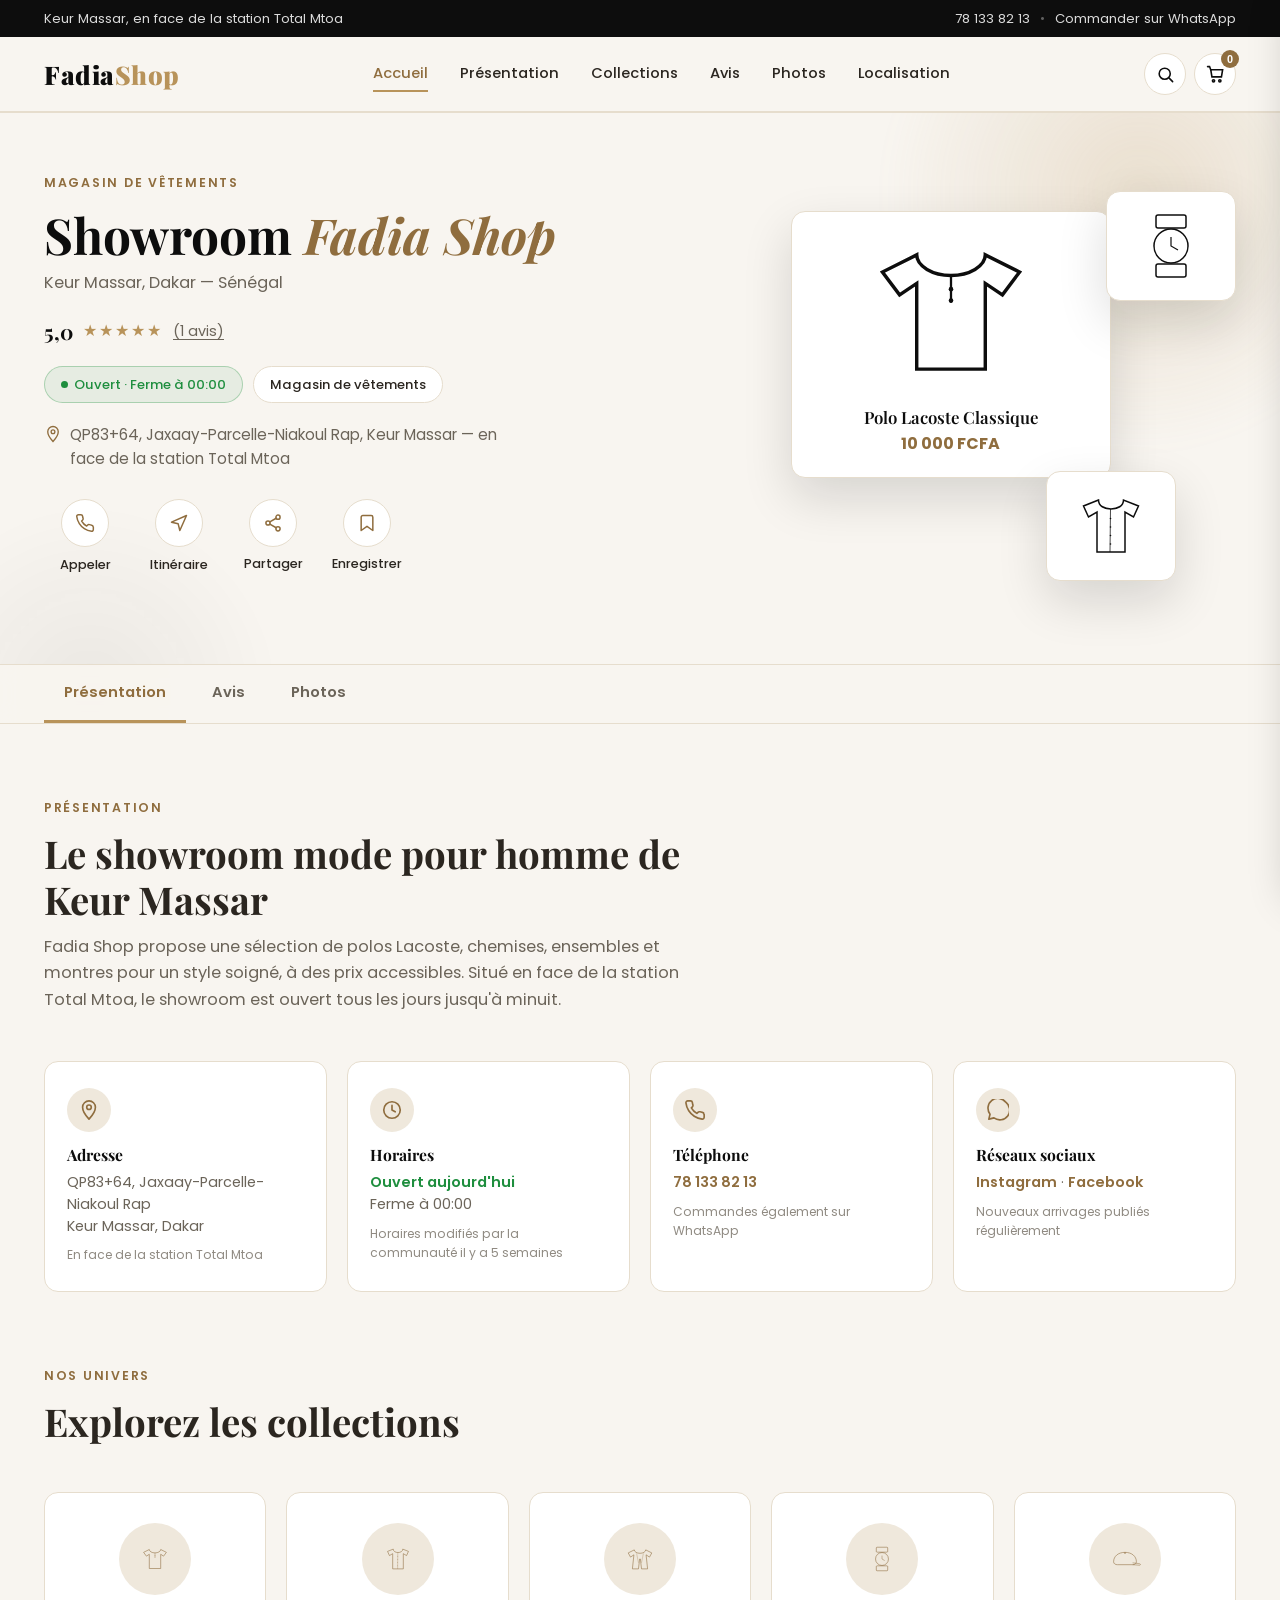
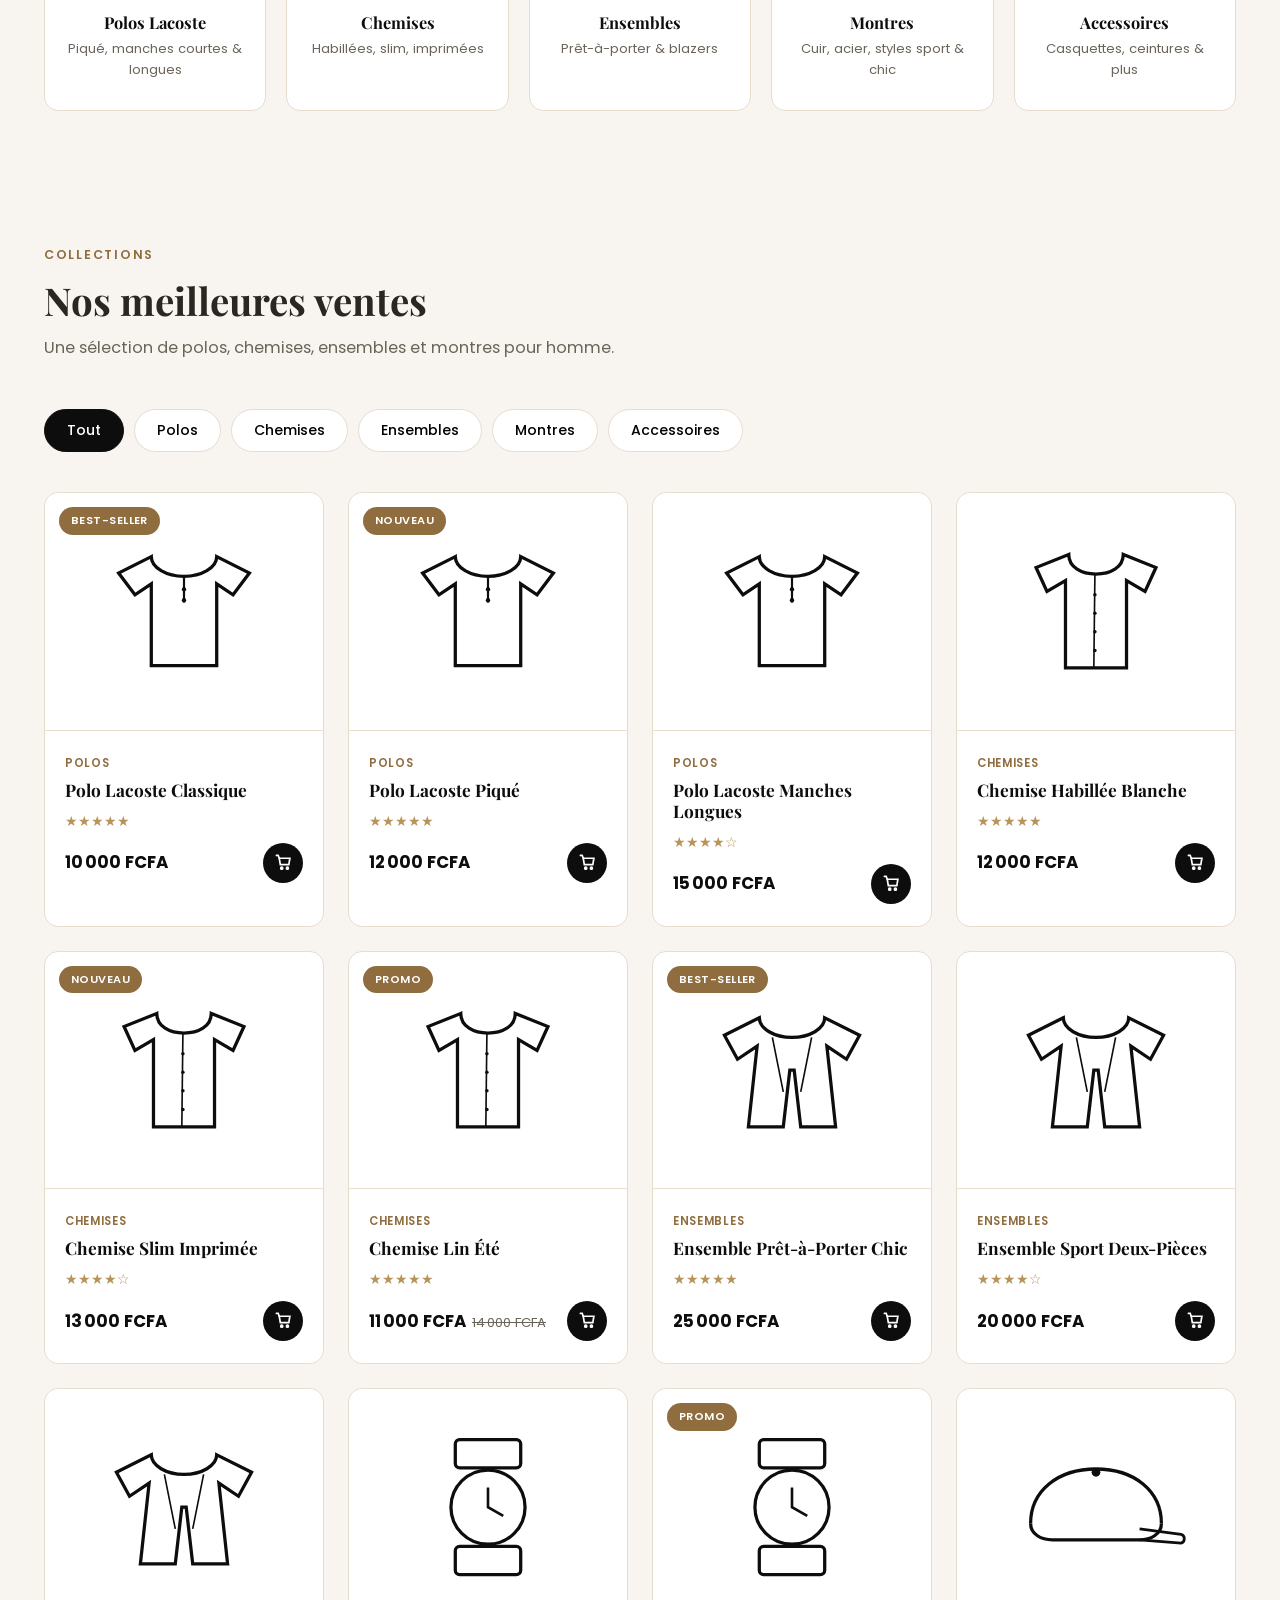
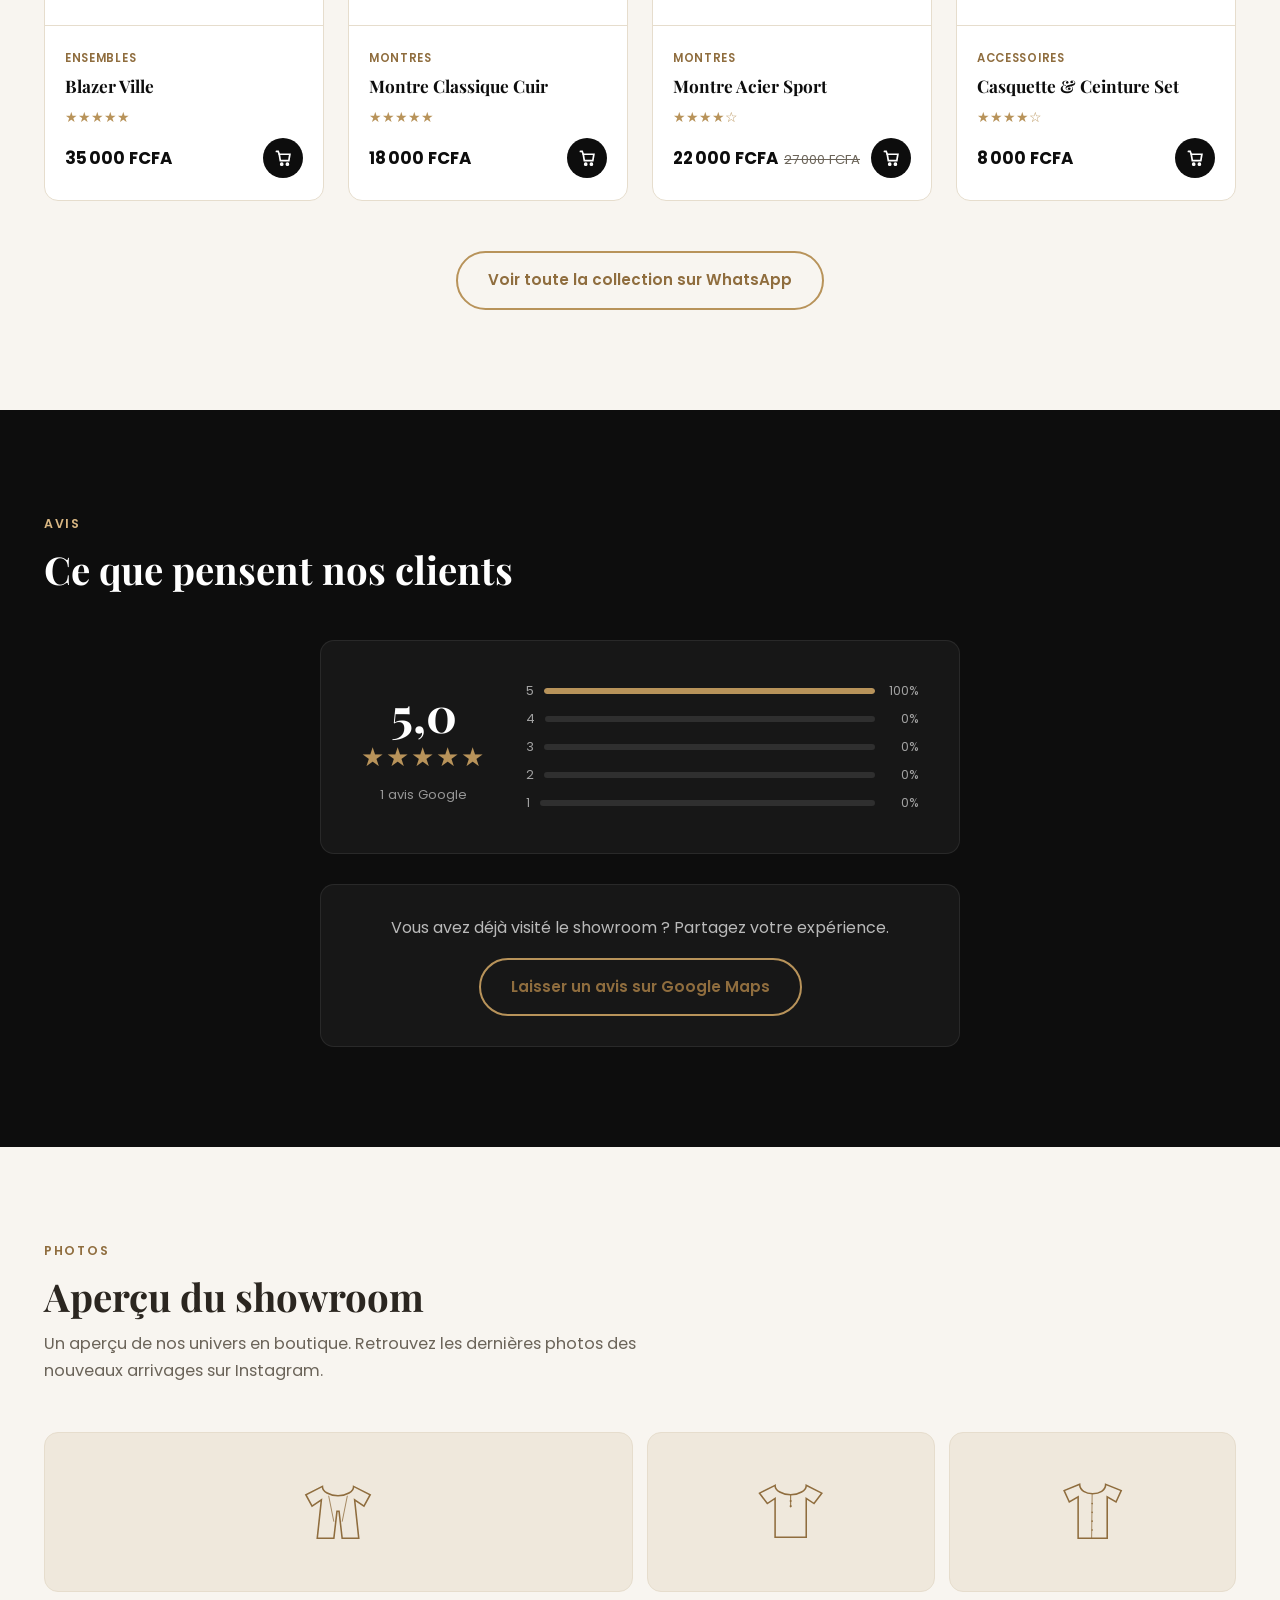
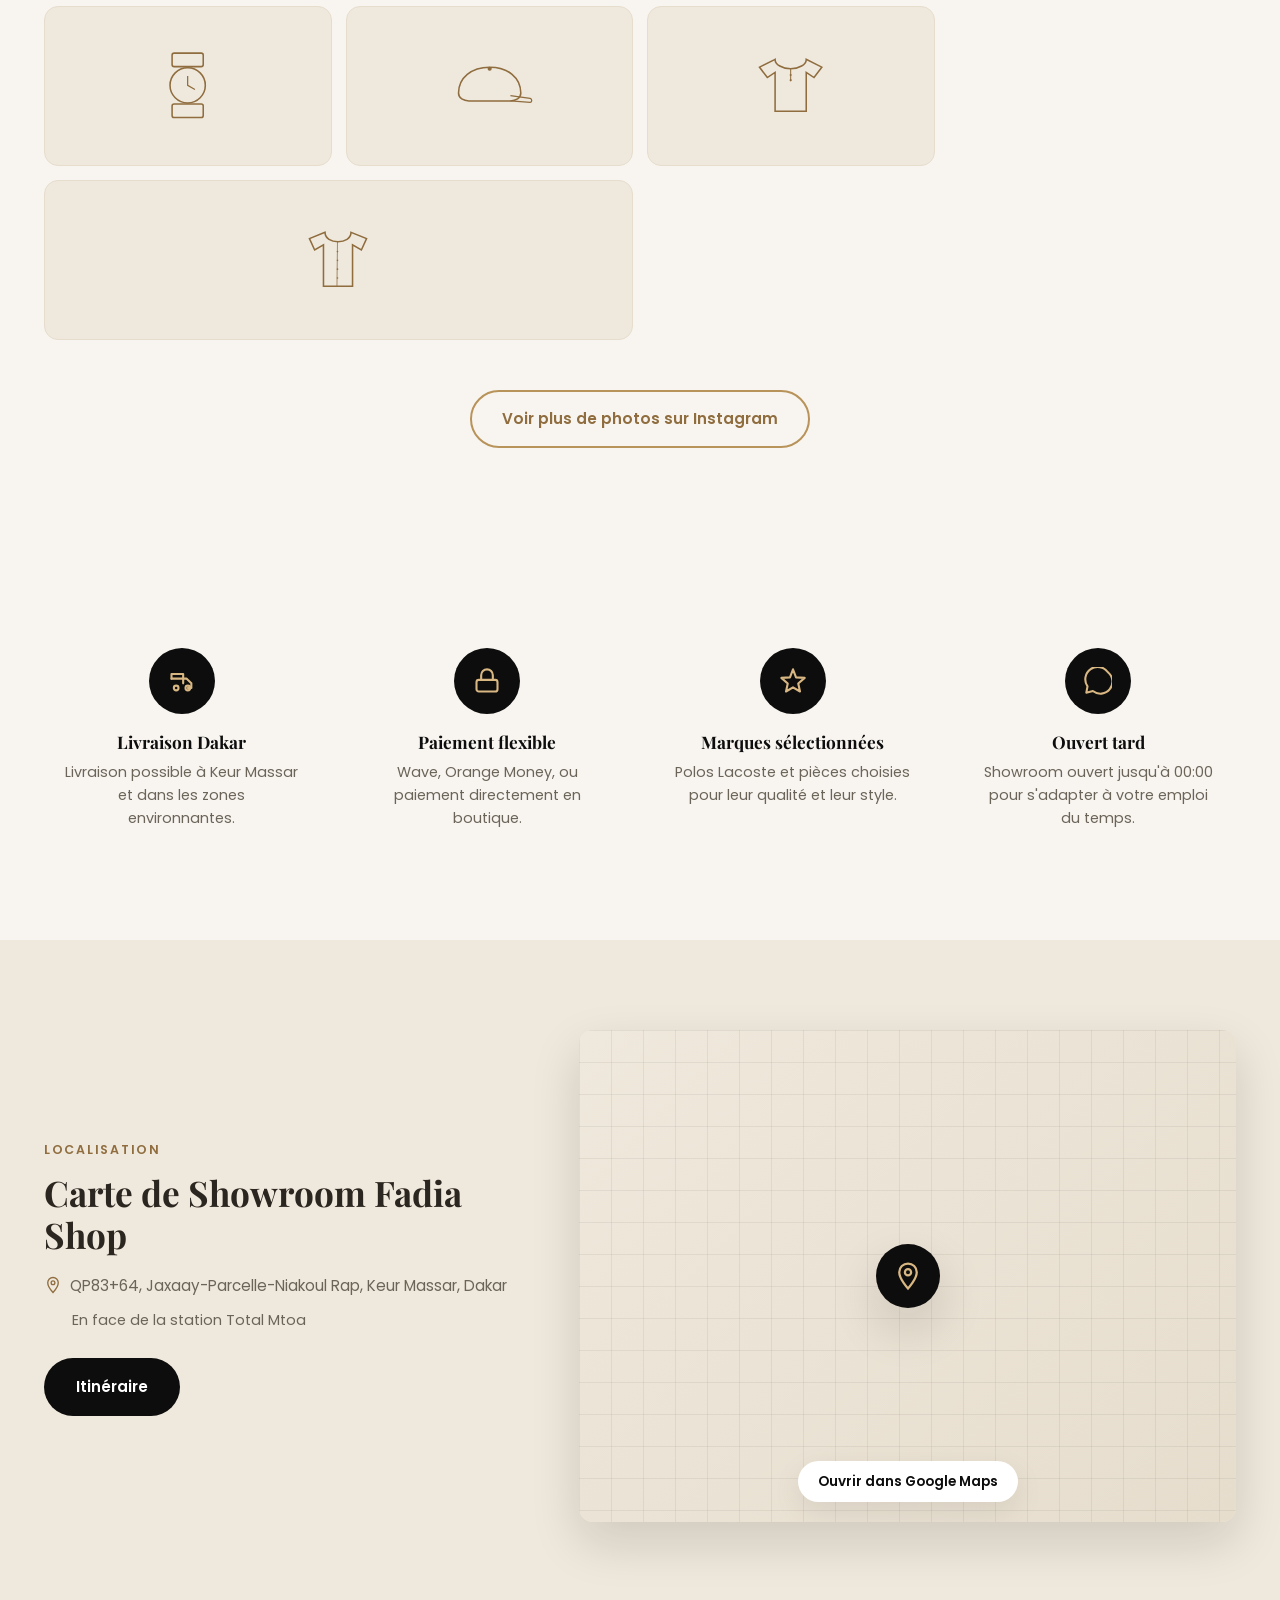
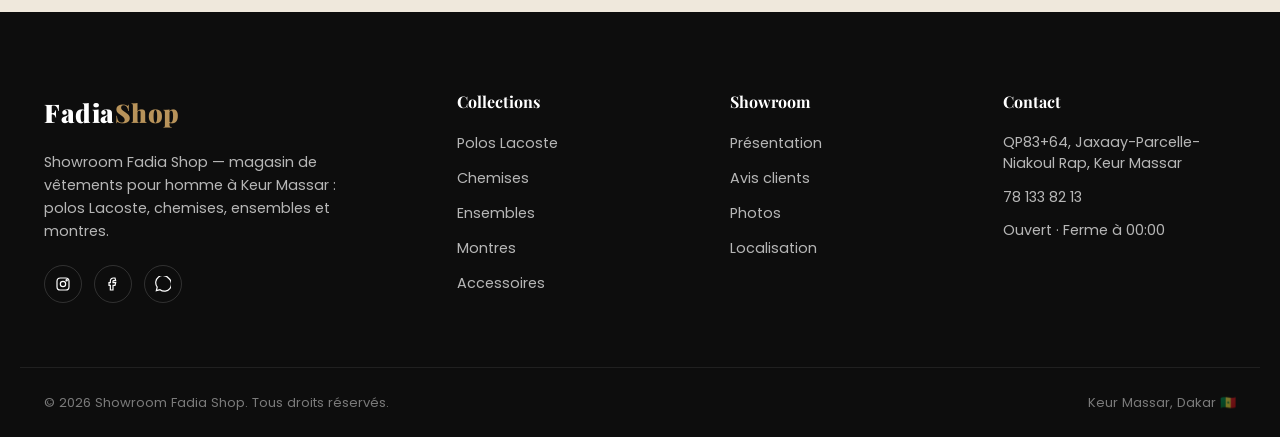
==== commit ca3856b6: "Remplacer le site par la fiche Showroom Fadia Shop (Keur Massar) Refonte complète du contenu : magas" ====
--- a/index.html
+++ b/index.html
@@ -3,8 +3,8 @@
 <head>
 <meta charset="UTF-8">
 <meta name="viewport" content="width=device-width, initial-scale=1.0">
-<title>6point9 — Chaussures Italiennes &amp; Accessoires de Luxe | Dakar, Sénégal</title>
-<meta name="description" content="6point9 : boutique de chaussures italiennes, lunettes, bracelets, sandales et accessoires haut de gamme à Dakar, Sénégal. Élégance et artisanat italien.">
+<title>Showroom Fadia Shop — Magasin de Vêtements | Keur Massar, Dakar</title>
+<meta name="description" content="Showroom Fadia Shop à Keur Massar : polos Lacoste, chemises, ensembles et montres pour homme. Face à la station Total Mtoa. Ouvert · Note 5,0.">
 <link rel="icon" href="assets/img/favicon.svg" type="image/svg+xml">
 <link rel="preconnect" href="https://fonts.googleapis.com">
 <link href="https://fonts.googleapis.com/css2?family=Playfair+Display:wght@400;500;600;700;900&family=Poppins:wght@300;400;500;600;700&display=swap" rel="stylesheet">
@@ -15,11 +15,11 @@
 <!-- ============ TOP BAR ============ -->
 <div class="topbar">
   <div class="container topbar__inner">
-    <p class="topbar__msg">Livraison offerte à Dakar dès 75 000 FCFA d'achat</p>
+    <p class="topbar__msg">Keur Massar, en face de la station Total Mtoa</p>
     <div class="topbar__right">
-      <a href="tel:+221771234569">+221 77 123 45 69</a>
+      <a href="tel:+221781338213">78 133 82 13</a>
       <span class="dot">•</span>
-      <a href="https://wa.me/221771234569" target="_blank" rel="noopener">Commander sur WhatsApp</a>
+      <a href="https://wa.me/221781338213" target="_blank" rel="noopener">Commander sur WhatsApp</a>
     </div>
   </div>
 </div>
@@ -31,15 +31,15 @@
       <span></span><span></span><span></span>
     </button>
 
-    <a href="#top" class="logo">6<span>point</span>9</a>
+    <a href="#top" class="logo logo--fadia">Fadia<span>Shop</span></a>
 
     <nav class="nav" id="mainNav">
       <a href="#accueil" class="nav-link active">Accueil</a>
-      <a href="#boutique" class="nav-link">Boutique</a>
-      <a href="#categories" class="nav-link">Catégories</a>
-      <a href="#histoire" class="nav-link">Notre Histoire</a>
+      <a href="#presentation" class="nav-link">Présentation</a>
+      <a href="#collections" class="nav-link">Collections</a>
       <a href="#avis" class="nav-link">Avis</a>
-      <a href="#contact" class="nav-link">Contact</a>
+      <a href="#photos" class="nav-link">Photos</a>
+      <a href="#localisation" class="nav-link">Localisation</a>
     </nav>
 
     <div class="header__actions">
@@ -55,7 +55,7 @@
 
   <div class="search-panel" id="searchPanel">
     <div class="container">
-      <input type="text" placeholder="Rechercher des chaussures, lunettes, bracelets…">
+      <input type="text" placeholder="Rechercher des polos, chemises, montres…">
       <button id="searchClose" aria-label="Fermer">&times;</button>
     </div>
   </div>
@@ -63,98 +63,165 @@
 
 <main id="top">
 
-  <!-- ============ HERO ============ -->
-  <section class="hero" id="accueil">
+  <!-- ============ BUSINESS CARD / HERO ============ -->
+  <section class="bizhero" id="accueil">
     <div class="hero__bg">
       <div class="hero__shape hero__shape--1"></div>
       <div class="hero__shape hero__shape--2"></div>
     </div>
-    <div class="container hero__inner">
-      <div class="hero__text reveal">
-        <span class="eyebrow">Collection 2026 — Fabriqué en Italie</span>
-        <h1>L'élégance <span>italienne</span>,<br>à chaque pas.</h1>
-        <p>6point9 sublime votre style avec des chaussures en cuir italien, des lunettes, bracelets et sandales sélectionnés pour leur qualité et leur raffinement. Livraison rapide à Dakar et partout au Sénégal.</p>
-        <div class="hero__cta">
-          <a href="#boutique" class="btn btn--primary">Découvrir la boutique</a>
-          <a href="https://wa.me/221771234569" target="_blank" rel="noopener" class="btn btn--ghost">
-            <svg viewBox="0 0 24 24" class="wa-icon"><path d="M20.5 3.5A10.6 10.6 0 0 0 3.3 16.6L2 22l5.6-1.4A10.6 10.6 0 1 0 20.5 3.5Z"/><path d="M8.4 8.3c.2-.5.5-.5.8-.5h.6c.2 0 .4 0 .6.5.2.5.7 1.7.7 1.8.1.1.1.3 0 .4-.1.2-.2.3-.3.4l-.4.5c-.1.2-.3.3-.1.6.2.3.8 1.3 1.7 2.1 1.2 1 2.1 1.4 2.4 1.5.3.1.5.1.7-.1l.6-.7c.2-.3.4-.2.7-.1l1.6.8c.2.1.4.2.4.4 0 .2 0 1-.4 1.5-.4.6-1.6 1.1-2.3 1.1-.6 0-1.9-.2-3.6-1.4-2.1-1.5-3.5-3.7-3.6-3.9-.1-.2-.9-1.2-.9-2.3 0-1.1.6-1.7.8-1.9Z"/></svg>
-            Commander via WhatsApp
+    <div class="container bizhero__inner">
+      <div class="bizhero__text reveal">
+        <span class="eyebrow">Magasin de vêtements</span>
+        <h1>Showroom <span>Fadia Shop</span></h1>
+        <p class="bizhero__place">Keur Massar, Dakar — Sénégal</p>
+
+        <div class="bizhero__rating">
+          <span class="rating-score">5,0</span>
+          <span class="stars" aria-hidden="true">★★★★★</span>
+          <a href="#avis" class="rating-count">(1 avis)</a>
+        </div>
+
+        <div class="bizhero__badges">
+          <span class="badge badge--open"><span class="dot-live"></span>Ouvert · Ferme à 00:00</span>
+          <span class="badge">Magasin de vêtements</span>
+        </div>
+
+        <p class="bizhero__address">
+          <svg viewBox="0 0 24 24" class="pin-icon"><path d="M12 22s7-7.5 7-13a7 7 0 1 0-14 0c0 5.5 7 13 7 13z"/><circle cx="12" cy="9" r="2.5"/></svg>
+          QP83+64, Jaxaay-Parcelle-Niakoul Rap, Keur Massar — en face de la station Total Mtoa
+        </p>
+
+        <div class="action-row">
+          <a href="tel:+221781338213" class="action-btn">
+            <span class="action-btn__icon"><svg viewBox="0 0 24 24"><path d="M22 16.9v3a2 2 0 0 1-2.2 2 19.8 19.8 0 0 1-8.6-3.1 19.5 19.5 0 0 1-6-6A19.8 19.8 0 0 1 2.1 4.2 2 2 0 0 1 4.1 2h3a2 2 0 0 1 2 1.7c.1.9.3 1.8.6 2.7a2 2 0 0 1-.5 2.1L8 9.7a16 16 0 0 0 6 6l1.2-1.2a2 2 0 0 1 2.1-.5c.9.3 1.8.5 2.7.6a2 2 0 0 1 1.7 2z"/></svg></span>
+            <span>Appeler</span>
           </a>
-        </div>
-        <div class="hero__stats">
-          <div><strong>+3 200</strong><span>Clients satisfaits</span></div>
-          <div><strong>100%</strong><span>Cuir italien authentique</span></div>
-          <div><strong>4.9/5</strong><span>Note moyenne</span></div>
-        </div>
-      </div>
+          <a href="https://www.google.com/maps/dir/?api=1&destination=QP83%2B64%2C+Jaxaay-Parcelle-Niakoul+Rap%2C+Keur+Massar%2C+Dakar%2C+S%C3%A9n%C3%A9gal" target="_blank" rel="noopener" class="action-btn">
+            <span class="action-btn__icon"><svg viewBox="0 0 24 24"><path d="M3 11l18-8-8 18-2-8-8-2z"/></svg></span>
+            <span>Itinéraire</span>
+          </a>
+          <button class="action-btn" id="shareBtn" type="button">
+            <span class="action-btn__icon"><svg viewBox="0 0 24 24"><circle cx="18" cy="5" r="2.5"/><circle cx="6" cy="12" r="2.5"/><circle cx="18" cy="19" r="2.5"/><path d="M8.2 10.7l7.6-4.4M8.2 13.3l7.6 4.4"/></svg></span>
+            <span>Partager</span>
+          </button>
+          <button class="action-btn" id="saveBtn" type="button">
+            <span class="action-btn__icon"><svg viewBox="0 0 24 24"><path d="M19 21l-7-5-7 5V5a2 2 0 0 1 2-2h10a2 2 0 0 1 2 2z"/></svg></span>
+            <span>Enregistrer</span>
+          </button>
+        </div>
+        <p class="share-toast" id="shareToast">Lien copié !</p>
+      </div>
+
       <div class="hero__visual reveal">
         <div class="hero__card hero__card--main">
-          <svg viewBox="0 0 200 140" class="product-illustration"><use href="#icon-shoe"></use></svg>
-          <p>Derby Cuir Milano</p>
-          <span>65 000 FCFA</span>
+          <svg viewBox="0 0 200 140" class="product-illustration"><use href="#icon-polo"></use></svg>
+          <p>Polo Lacoste Classique</p>
+          <span>10 000 FCFA</span>
         </div>
         <div class="hero__card hero__card--small hero__card--float1">
-          <svg viewBox="0 0 200 140" class="product-illustration"><use href="#icon-glasses"></use></svg>
+          <svg viewBox="0 0 200 140" class="product-illustration"><use href="#icon-watch"></use></svg>
         </div>
         <div class="hero__card hero__card--small hero__card--float2">
-          <svg viewBox="0 0 200 140" class="product-illustration"><use href="#icon-bracelet"></use></svg>
-        </div>
-      </div>
-    </div>
-  </section>
-
-  <!-- ============ CATEGORIES ============ -->
-  <section class="categories" id="categories">
+          <svg viewBox="0 0 200 140" class="product-illustration"><use href="#icon-shirt"></use></svg>
+        </div>
+      </div>
+    </div>
+
+    <!-- Sticky tab nav mimicking a Google Business profile -->
+    <nav class="tabbar" id="tabbar">
+      <div class="container tabbar__inner">
+        <a href="#presentation" class="tab active" data-tab="presentation">Présentation</a>
+        <a href="#avis" class="tab" data-tab="avis">Avis</a>
+        <a href="#photos" class="tab" data-tab="photos">Photos</a>
+      </div>
+    </nav>
+  </section>
+
+  <!-- ============ PRESENTATION ============ -->
+  <section class="presentation" id="presentation">
     <div class="container">
       <div class="section-head reveal">
+        <span class="eyebrow">Présentation</span>
+        <h2>Le showroom mode pour homme de Keur Massar</h2>
+        <p>Fadia Shop propose une sélection de polos Lacoste, chemises, ensembles et montres pour un style soigné, à des prix accessibles. Situé en face de la station Total Mtoa, le showroom est ouvert tous les jours jusqu'à minuit.</p>
+      </div>
+
+      <div class="info-grid reveal">
+        <div class="info-card">
+          <div class="info-card__icon"><svg viewBox="0 0 24 24"><path d="M12 22s7-7.5 7-13a7 7 0 1 0-14 0c0 5.5 7 13 7 13z"/><circle cx="12" cy="9" r="2.5"/></svg></div>
+          <h3>Adresse</h3>
+          <p>QP83+64, Jaxaay-Parcelle-Niakoul Rap<br>Keur Massar, Dakar</p>
+          <small>En face de la station Total Mtoa</small>
+        </div>
+        <div class="info-card">
+          <div class="info-card__icon"><svg viewBox="0 0 24 24"><circle cx="12" cy="12" r="9"/><path d="M12 7v5l3.5 2"/></svg></div>
+          <h3>Horaires</h3>
+          <p><span class="status-open">Ouvert aujourd'hui</span><br>Ferme à 00:00</p>
+          <small>Horaires modifiés par la communauté il y a 5 semaines</small>
+        </div>
+        <div class="info-card">
+          <div class="info-card__icon"><svg viewBox="0 0 24 24"><path d="M22 16.9v3a2 2 0 0 1-2.2 2 19.8 19.8 0 0 1-8.6-3.1 19.5 19.5 0 0 1-6-6A19.8 19.8 0 0 1 2.1 4.2 2 2 0 0 1 4.1 2h3a2 2 0 0 1 2 1.7c.1.9.3 1.8.6 2.7a2 2 0 0 1-.5 2.1L8 9.7a16 16 0 0 0 6 6l1.2-1.2a2 2 0 0 1 2.1-.5c.9.3 1.8.5 2.7.6a2 2 0 0 1 1.7 2z"/></svg></div>
+          <h3>Téléphone</h3>
+          <p><a href="tel:+221781338213">78 133 82 13</a></p>
+          <small>Commandes également sur WhatsApp</small>
+        </div>
+        <div class="info-card">
+          <div class="info-card__icon"><svg viewBox="0 0 24 24"><path d="M20.5 3.5A10.6 10.6 0 0 0 3.3 16.6L2 22l5.6-1.4A10.6 10.6 0 1 0 20.5 3.5Z"/></svg></div>
+          <h3>Réseaux sociaux</h3>
+          <p><a href="https://www.instagram.com/bamba_fadia_shop/" target="_blank" rel="noopener">Instagram</a> · <a href="https://www.facebook.com/FadiaShopKeurMassar/" target="_blank" rel="noopener">Facebook</a></p>
+          <small>Nouveaux arrivages publiés régulièrement</small>
+        </div>
+      </div>
+
+      <div class="section-head reveal" style="margin-top:70px;">
         <span class="eyebrow">Nos univers</span>
-        <h2>Explorez nos catégories</h2>
+        <h2>Explorez les collections</h2>
       </div>
       <div class="cat-grid">
-        <a href="#boutique" class="cat-card reveal" data-filter="chaussures">
-          <div class="cat-card__icon"><svg viewBox="0 0 200 140"><use href="#icon-shoe"></use></svg></div>
-          <h3>Chaussures Italiennes</h3>
-          <p>Derbies, mocassins, richelieus</p>
+        <a href="#collections" class="cat-card reveal" data-filter="polos">
+          <div class="cat-card__icon"><svg viewBox="0 0 200 140"><use href="#icon-polo"></use></svg></div>
+          <h3>Polos Lacoste</h3>
+          <p>Piqué, manches courtes &amp; longues</p>
         </a>
-        <a href="#boutique" class="cat-card reveal" data-filter="sandales">
-          <div class="cat-card__icon"><svg viewBox="0 0 200 140"><use href="#icon-sandal"></use></svg></div>
-          <h3>Sandales</h3>
-          <p>Confort et style pour l'été</p>
+        <a href="#collections" class="cat-card reveal" data-filter="chemises">
+          <div class="cat-card__icon"><svg viewBox="0 0 200 140"><use href="#icon-shirt"></use></svg></div>
+          <h3>Chemises</h3>
+          <p>Habillées, slim, imprimées</p>
         </a>
-        <a href="#boutique" class="cat-card reveal" data-filter="lunettes">
-          <div class="cat-card__icon"><svg viewBox="0 0 200 140"><use href="#icon-glasses"></use></svg></div>
-          <h3>Lunettes</h3>
-          <p>Solaires &amp; optiques tendance</p>
+        <a href="#collections" class="cat-card reveal" data-filter="ensembles">
+          <div class="cat-card__icon"><svg viewBox="0 0 200 140"><use href="#icon-outfit"></use></svg></div>
+          <h3>Ensembles</h3>
+          <p>Prêt-à-porter &amp; blazers</p>
         </a>
-        <a href="#boutique" class="cat-card reveal" data-filter="bracelets">
-          <div class="cat-card__icon"><svg viewBox="0 0 200 140"><use href="#icon-bracelet"></use></svg></div>
-          <h3>Bracelets</h3>
-          <p>Cuir, acier et pierres fines</p>
+        <a href="#collections" class="cat-card reveal" data-filter="montres">
+          <div class="cat-card__icon"><svg viewBox="0 0 200 140"><use href="#icon-watch"></use></svg></div>
+          <h3>Montres</h3>
+          <p>Cuir, acier, styles sport &amp; chic</p>
         </a>
-        <a href="#boutique" class="cat-card reveal" data-filter="accessoires">
-          <div class="cat-card__icon"><svg viewBox="0 0 200 140"><use href="#icon-bag"></use></svg></div>
+        <a href="#collections" class="cat-card reveal" data-filter="accessoires">
+          <div class="cat-card__icon"><svg viewBox="0 0 200 140"><use href="#icon-cap"></use></svg></div>
           <h3>Accessoires</h3>
-          <p>Ceintures, portefeuilles &amp; plus</p>
+          <p>Casquettes, ceintures &amp; plus</p>
         </a>
       </div>
     </div>
   </section>
 
-  <!-- ============ BOUTIQUE / PRODUCTS ============ -->
-  <section class="shop" id="boutique">
+  <!-- ============ COLLECTIONS / PRODUCTS ============ -->
+  <section class="shop" id="collections">
     <div class="container">
       <div class="section-head reveal">
-        <span class="eyebrow">Boutique</span>
+        <span class="eyebrow">Collections</span>
         <h2>Nos meilleures ventes</h2>
-        <p>Une sélection pointue de pièces en cuir italien et d'accessoires premium.</p>
+        <p>Une sélection de polos, chemises, ensembles et montres pour homme.</p>
       </div>
 
       <div class="filters reveal" id="filters">
         <button class="filter-btn active" data-filter="all">Tout</button>
-        <button class="filter-btn" data-filter="chaussures">Chaussures</button>
-        <button class="filter-btn" data-filter="sandales">Sandales</button>
-        <button class="filter-btn" data-filter="lunettes">Lunettes</button>
-        <button class="filter-btn" data-filter="bracelets">Bracelets</button>
+        <button class="filter-btn" data-filter="polos">Polos</button>
+        <button class="filter-btn" data-filter="chemises">Chemises</button>
+        <button class="filter-btn" data-filter="ensembles">Ensembles</button>
+        <button class="filter-btn" data-filter="montres">Montres</button>
         <button class="filter-btn" data-filter="accessoires">Accessoires</button>
       </div>
 
@@ -163,108 +230,110 @@
       </div>
 
       <div class="shop__more reveal">
-        <a href="https://wa.me/221771234569" target="_blank" rel="noopener" class="btn btn--outline">Voir toute la collection sur WhatsApp</a>
-      </div>
-    </div>
-  </section>
-
-  <!-- ============ BRAND STORY ============ -->
-  <section class="story" id="histoire">
-    <div class="container story__inner">
-      <div class="story__visual reveal">
-        <div class="story__frame">
-          <svg viewBox="0 0 200 140" class="product-illustration story__icon"><use href="#icon-shoe"></use></svg>
-        </div>
-        <div class="story__badge">
-          <strong>10+</strong>
-          <span>ans de passion pour le cuir italien</span>
-        </div>
-      </div>
-      <div class="story__text reveal">
-        <span class="eyebrow">Notre histoire</span>
-        <h2>L'excellence italienne, pensée pour Dakar</h2>
-        <p>Fondée à Dakar, 6point9 est née d'une conviction simple : le style ne devrait jamais transiger avec la qualité. Nous sélectionnons chaque paire, chaque paire de lunettes et chaque bracelet auprès d'artisans italiens reconnus pour leur savoir-faire.</p>
-        <p>De l'atelier à votre porte, nous garantissons une expérience d'achat fluide, un service client attentif et une authenticité à toute épreuve.</p>
-        <ul class="story__list">
-          <li><span class="check">✓</span> Matériaux 100% cuir véritable</li>
-          <li><span class="check">✓</span> Contrôle qualité rigoureux</li>
-          <li><span class="check">✓</span> Livraison rapide à Dakar &amp; en régions</li>
-          <li><span class="check">✓</span> Paiement à la livraison disponible</li>
-        </ul>
-        <a href="#contact" class="btn btn--primary">Nous contacter</a>
-      </div>
-    </div>
-  </section>
-
-  <!-- ============ USP / FEATURES ============ -->
+        <a href="https://wa.me/221781338213" target="_blank" rel="noopener" class="btn btn--outline">Voir toute la collection sur WhatsApp</a>
+      </div>
+    </div>
+  </section>
+
+  <!-- ============ AVIS ============ -->
+  <section class="avis" id="avis">
+    <div class="container">
+      <div class="section-head reveal light">
+        <span class="eyebrow">Avis</span>
+        <h2>Ce que pensent nos clients</h2>
+      </div>
+
+      <div class="rating-summary reveal">
+        <div class="rating-summary__score">
+          <strong>5,0</strong>
+          <span class="stars stars--lg" aria-hidden="true">★★★★★</span>
+          <span>1 avis Google</span>
+        </div>
+        <div class="rating-summary__bars">
+          <div class="rating-bar"><span>5</span><div class="bar"><i style="width:100%"></i></div><span class="rating-bar__pct">100%</span></div>
+          <div class="rating-bar"><span>4</span><div class="bar"><i style="width:0%"></i></div><span class="rating-bar__pct">0%</span></div>
+          <div class="rating-bar"><span>3</span><div class="bar"><i style="width:0%"></i></div><span class="rating-bar__pct">0%</span></div>
+          <div class="rating-bar"><span>2</span><div class="bar"><i style="width:0%"></i></div><span class="rating-bar__pct">0%</span></div>
+          <div class="rating-bar"><span>1</span><div class="bar"><i style="width:0%"></i></div><span class="rating-bar__pct">0%</span></div>
+        </div>
+      </div>
+
+      <div class="avis-cta reveal">
+        <p>Vous avez déjà visité le showroom ? Partagez votre expérience.</p>
+        <a href="https://www.google.com/maps/search/?api=1&query=Showroom+Fadia+Shop+Keur+Massar" target="_blank" rel="noopener" class="btn btn--outline">Laisser un avis sur Google Maps</a>
+      </div>
+    </div>
+  </section>
+
+  <!-- ============ PHOTOS ============ -->
+  <section class="photos" id="photos">
+    <div class="container">
+      <div class="section-head reveal">
+        <span class="eyebrow">Photos</span>
+        <h2>Aperçu du showroom</h2>
+        <p>Un aperçu de nos univers en boutique. Retrouvez les dernières photos des nouveaux arrivages sur Instagram.</p>
+      </div>
+      <div class="photo-grid reveal">
+        <div class="photo-tile photo-tile--wide"><svg viewBox="0 0 200 140"><use href="#icon-outfit"></use></svg></div>
+        <div class="photo-tile"><svg viewBox="0 0 200 140"><use href="#icon-polo"></use></svg></div>
+        <div class="photo-tile"><svg viewBox="0 0 200 140"><use href="#icon-shirt"></use></svg></div>
+        <div class="photo-tile"><svg viewBox="0 0 200 140"><use href="#icon-watch"></use></svg></div>
+        <div class="photo-tile"><svg viewBox="0 0 200 140"><use href="#icon-cap"></use></svg></div>
+        <div class="photo-tile"><svg viewBox="0 0 200 140"><use href="#icon-polo"></use></svg></div>
+        <div class="photo-tile photo-tile--wide"><svg viewBox="0 0 200 140"><use href="#icon-shirt"></use></svg></div>
+      </div>
+      <div class="shop__more reveal">
+        <a href="https://www.instagram.com/bamba_fadia_shop/" target="_blank" rel="noopener" class="btn btn--outline">Voir plus de photos sur Instagram</a>
+      </div>
+    </div>
+  </section>
+
+  <!-- ============ FEATURES ============ -->
   <section class="features">
     <div class="container features__grid">
       <div class="feature reveal">
         <div class="feature__icon"><svg viewBox="0 0 24 24"><path d="M3 10h13l4 4v4h-3"/><circle cx="7" cy="18" r="2"/><circle cx="17" cy="18" r="2"/><path d="M3 10V6h10v8"/></svg></div>
-        <h3>Livraison rapide</h3>
-        <p>Partout à Dakar en 24-48h, et sous 3-5 jours dans les autres régions du Sénégal.</p>
+        <h3>Livraison Dakar</h3>
+        <p>Livraison possible à Keur Massar et dans les zones environnantes.</p>
       </div>
       <div class="feature reveal">
         <div class="feature__icon"><svg viewBox="0 0 24 24"><rect x="3" y="11" width="18" height="10" rx="2"/><path d="M7 11V7a5 5 0 0 1 10 0v4"/></svg></div>
-        <h3>Paiement sécurisé</h3>
-        <p>Wave, Orange Money, ou paiement à la livraison — comme vous le souhaitez.</p>
+        <h3>Paiement flexible</h3>
+        <p>Wave, Orange Money, ou paiement directement en boutique.</p>
       </div>
       <div class="feature reveal">
         <div class="feature__icon"><svg viewBox="0 0 24 24"><path d="M12 2l2.6 6.9L22 9.3l-5.5 4.8L18 21l-6-3.6L6 21l1.5-6.9L2 9.3l7.4-.4z"/></svg></div>
-        <h3>Qualité premium</h3>
-        <p>Cuir italien authentique et finitions soignées, contrôlés avant chaque envoi.</p>
+        <h3>Marques sélectionnées</h3>
+        <p>Polos Lacoste et pièces choisies pour leur qualité et leur style.</p>
       </div>
       <div class="feature reveal">
         <div class="feature__icon"><svg viewBox="0 0 24 24"><path d="M20.5 4.5A9.6 9.6 0 0 0 3 16.6L2 22l5.6-1.4A9.6 9.6 0 1 0 20.5 4.5Z"/></svg></div>
-        <h3>Service client</h3>
-        <p>Une équipe disponible sur WhatsApp pour vous conseiller avant et après l'achat.</p>
-      </div>
-    </div>
-  </section>
-
-  <!-- ============ TESTIMONIALS ============ -->
-  <section class="testimonials" id="avis">
-    <div class="container">
-      <div class="section-head reveal light">
-        <span class="eyebrow">Témoignages</span>
-        <h2>Ce que disent nos clients</h2>
-      </div>
-      <div class="testi-slider reveal">
-        <div class="testi-track" id="testiTrack">
-          <div class="testi-card">
-            <p>"Des chaussures magnifiques, le cuir est vraiment de qualité. Livraison rapide à Dakar, je recommande 6point9 les yeux fermés."</p>
-            <div class="testi-author"><span class="avatar">AD</span><div><strong>Aminata Diop</strong><small>Dakar, Plateau</small></div></div>
-          </div>
-          <div class="testi-card">
-            <p>"J'ai commandé des lunettes de soleil et un bracelet, tout est arrivé bien emballé et conforme aux photos. Service client très réactif sur WhatsApp."</p>
-            <div class="testi-author"><span class="avatar">MS</span><div><strong>Moussa Sarr</strong><small>Dakar, Sacré-Coeur</small></div></div>
-          </div>
-          <div class="testi-card">
-            <p>"Mes sandales italiennes sont devenues mes préférées de l'été. Confort incroyable et un vrai style. Merci 6point9 !"</p>
-            <div class="testi-author"><span class="avatar">FN</span><div><strong>Fatou Ndiaye</strong><small>Thiès</small></div></div>
-          </div>
-        </div>
-        <div class="testi-nav">
-          <button id="testiPrev" aria-label="Précédent">&#8592;</button>
-          <div class="testi-dots" id="testiDots"></div>
-          <button id="testiNext" aria-label="Suivant">&#8594;</button>
-        </div>
-      </div>
-    </div>
-  </section>
-
-  <!-- ============ NEWSLETTER ============ -->
-  <section class="newsletter">
-    <div class="container newsletter__inner reveal">
-      <div>
-        <h2>Restez à la mode</h2>
-        <p>Inscrivez-vous pour recevoir nos nouveautés et offres exclusives en avant-première.</p>
-      </div>
-      <form id="newsletterForm" class="newsletter__form">
-        <input type="email" required placeholder="Votre adresse e-mail">
-        <button type="submit" class="btn btn--primary">S'inscrire</button>
-      </form>
-      <p class="newsletter__success" id="newsletterSuccess">Merci ! Vous êtes bien inscrit(e) 🎉</p>
+        <h3>Ouvert tard</h3>
+        <p>Showroom ouvert jusqu'à 00:00 pour s'adapter à votre emploi du temps.</p>
+      </div>
+    </div>
+  </section>
+
+  <!-- ============ LOCALISATION ============ -->
+  <section class="location" id="localisation">
+    <div class="container location__inner">
+      <div class="location__text reveal">
+        <span class="eyebrow">Localisation</span>
+        <h2>Carte de Showroom Fadia Shop</h2>
+        <p class="bizhero__address">
+          <svg viewBox="0 0 24 24" class="pin-icon"><path d="M12 22s7-7.5 7-13a7 7 0 1 0-14 0c0 5.5 7 13 7 13z"/><circle cx="12" cy="9" r="2.5"/></svg>
+          QP83+64, Jaxaay-Parcelle-Niakoul Rap, Keur Massar, Dakar
+        </p>
+        <p class="location__hint">En face de la station Total Mtoa</p>
+        <a href="https://www.google.com/maps/dir/?api=1&destination=QP83%2B64%2C+Jaxaay-Parcelle-Niakoul+Rap%2C+Keur+Massar%2C+Dakar%2C+S%C3%A9n%C3%A9gal" target="_blank" rel="noopener" class="btn btn--primary">Itinéraire</a>
+      </div>
+      <a class="location__map reveal" href="https://www.google.com/maps/search/?api=1&query=Showroom+Fadia+Shop+Keur+Massar" target="_blank" rel="noopener" aria-label="Ouvrir la carte dans Google Maps">
+        <div class="location__mapgrid"></div>
+        <div class="location__pin">
+          <svg viewBox="0 0 24 24"><path d="M12 22s7-7.5 7-13a7 7 0 1 0-14 0c0 5.5 7 13 7 13z"/><circle cx="12" cy="9" r="2.5"/></svg>
+        </div>
+        <span class="location__maplabel">Ouvrir dans Google Maps</span>
+      </a>
     </div>
   </section>
 
@@ -274,49 +343,46 @@
 <footer class="footer" id="contact">
   <div class="container footer__grid">
     <div class="footer__col footer__brand">
-      <a href="#top" class="logo logo--light">6<span>point</span>9</a>
-      <p>Boutique en ligne de chaussures italiennes, lunettes, bracelets, sandales et accessoires de luxe, basée à Dakar, Sénégal.</p>
+      <a href="#top" class="logo logo--light logo--fadia">Fadia<span>Shop</span></a>
+      <p>Showroom Fadia Shop — magasin de vêtements pour homme à Keur Massar : polos Lacoste, chemises, ensembles et montres.</p>
       <div class="socials">
-        <a href="#" aria-label="Instagram"><svg viewBox="0 0 24 24"><rect x="3" y="3" width="18" height="18" rx="5"/><circle cx="12" cy="12" r="4"/><circle cx="17.5" cy="6.5" r="1"/></svg></a>
-        <a href="#" aria-label="Facebook"><svg viewBox="0 0 24 24"><path d="M15 3h-2a5 5 0 0 0-5 5v2H6v4h2v7h4v-7h3l1-4h-4V8a1 1 0 0 1 1-1h3z"/></svg></a>
-        <a href="https://wa.me/221771234569" target="_blank" rel="noopener" aria-label="WhatsApp"><svg viewBox="0 0 24 24"><path d="M20.5 3.5A10.6 10.6 0 0 0 3.3 16.6L2 22l5.6-1.4A10.6 10.6 0 1 0 20.5 3.5Z"/></svg></a>
-        <a href="#" aria-label="TikTok"><svg viewBox="0 0 24 24"><path d="M14 3v10.5a3.5 3.5 0 1 1-3-3.46"/><path d="M14 3a6 6 0 0 0 6 6"/></svg></a>
+        <a href="https://www.instagram.com/bamba_fadia_shop/" target="_blank" rel="noopener" aria-label="Instagram"><svg viewBox="0 0 24 24"><rect x="3" y="3" width="18" height="18" rx="5"/><circle cx="12" cy="12" r="4"/><circle cx="17.5" cy="6.5" r="1"/></svg></a>
+        <a href="https://www.facebook.com/FadiaShopKeurMassar/" target="_blank" rel="noopener" aria-label="Facebook"><svg viewBox="0 0 24 24"><path d="M15 3h-2a5 5 0 0 0-5 5v2H6v4h2v7h4v-7h3l1-4h-4V8a1 1 0 0 1 1-1h3z"/></svg></a>
+        <a href="https://wa.me/221781338213" target="_blank" rel="noopener" aria-label="WhatsApp"><svg viewBox="0 0 24 24"><path d="M20.5 3.5A10.6 10.6 0 0 0 3.3 16.6L2 22l5.6-1.4A10.6 10.6 0 1 0 20.5 3.5Z"/></svg></a>
       </div>
     </div>
     <div class="footer__col">
-      <h4>Boutique</h4>
+      <h4>Collections</h4>
       <ul>
-        <li><a href="#boutique" data-filter="chaussures">Chaussures Italiennes</a></li>
-        <li><a href="#boutique" data-filter="sandales">Sandales</a></li>
-        <li><a href="#boutique" data-filter="lunettes">Lunettes</a></li>
-        <li><a href="#boutique" data-filter="bracelets">Bracelets</a></li>
-        <li><a href="#boutique" data-filter="accessoires">Accessoires</a></li>
+        <li><a href="#collections" data-filter="polos">Polos Lacoste</a></li>
+        <li><a href="#collections" data-filter="chemises">Chemises</a></li>
+        <li><a href="#collections" data-filter="ensembles">Ensembles</a></li>
+        <li><a href="#collections" data-filter="montres">Montres</a></li>
+        <li><a href="#collections" data-filter="accessoires">Accessoires</a></li>
       </ul>
     </div>
     <div class="footer__col">
-      <h4>Entreprise</h4>
+      <h4>Showroom</h4>
       <ul>
-        <li><a href="#histoire">Notre histoire</a></li>
+        <li><a href="#presentation">Présentation</a></li>
         <li><a href="#avis">Avis clients</a></li>
-        <li><a href="#">Livraison &amp; retours</a></li>
-        <li><a href="#">Conditions générales</a></li>
-        <li><a href="#">Politique de confidentialité</a></li>
+        <li><a href="#photos">Photos</a></li>
+        <li><a href="#localisation">Localisation</a></li>
       </ul>
     </div>
     <div class="footer__col">
       <h4>Contact</h4>
       <ul class="footer__contact">
-        <li>Sacré-Coeur 3, Dakar, Sénégal</li>
-        <li><a href="tel:+221771234569">+221 77 123 45 69</a></li>
-        <li><a href="mailto:contact@6point9.sn">contact@6point9.sn</a></li>
-        <li>Lun - Sam : 9h - 19h</li>
+        <li>QP83+64, Jaxaay-Parcelle-Niakoul Rap, Keur Massar</li>
+        <li><a href="tel:+221781338213">78 133 82 13</a></li>
+        <li>Ouvert · Ferme à 00:00</li>
       </ul>
     </div>
   </div>
   <div class="footer__bottom">
     <div class="container footer__bottom-inner">
-      <p>&copy; <span id="year"></span> 6point9. Tous droits réservés.</p>
-      <p>Site conçu avec soin à Dakar 🇸🇳</p>
+      <p>&copy; <span id="year"></span> Showroom Fadia Shop. Tous droits réservés.</p>
+      <p>Keur Massar, Dakar 🇸🇳</p>
     </div>
   </div>
 </footer>
@@ -332,7 +398,7 @@
   </div>
   <div class="cart-panel__footer">
     <div class="cart-total"><span>Total</span><strong id="cartTotal">0 FCFA</strong></div>
-    <a href="https://wa.me/221771234569" target="_blank" rel="noopener" class="btn btn--primary btn--block" id="cartCheckout">Commander via WhatsApp</a>
+    <a href="https://wa.me/221781338213" target="_blank" rel="noopener" class="btn btn--primary btn--block" id="cartCheckout">Commander via WhatsApp</a>
   </div>
 </div>
 <div class="overlay" id="overlay"></div>
@@ -345,43 +411,36 @@
 <!-- ============ SVG SPRITE (icônes produits) ============ -->
 <svg width="0" height="0" style="position:absolute">
   <defs>
-    <symbol id="icon-shoe" viewBox="0 0 200 140">
-      <path d="M20 95 C20 75, 45 70, 60 68 C75 66, 85 55, 95 45 C105 35, 118 30, 130 34 C138 37, 140 46, 148 50 C160 56, 178 55, 185 65 C190 73, 188 85, 180 92 C170 100, 150 100, 130 100 L30 100 C24 100, 20 98, 20 95 Z" fill="none" stroke="currentColor" stroke-width="3"/>
-      <path d="M95 45 C92 55, 90 65, 88 72" fill="none" stroke="currentColor" stroke-width="2"/>
-      <path d="M112 40 C109 52, 107 62, 105 70" fill="none" stroke="currentColor" stroke-width="2"/>
-      <path d="M30 100 C30 100, 28 108, 35 110 L175 110 C182 108, 182 100, 180 92" fill="none" stroke="currentColor" stroke-width="3"/>
+    <symbol id="icon-polo" viewBox="0 0 200 140">
+      <path d="M70 20 L40 35 L55 55 L70 45 L70 120 L130 120 L130 45 L145 55 L160 35 L130 20 C130 30 116 38 100 38 C84 38 70 30 70 20 Z" fill="none" stroke="currentColor" stroke-width="3"/>
+      <path d="M100 38 L100 62" fill="none" stroke="currentColor" stroke-width="2"/>
+      <circle cx="100" cy="50" r="2" fill="currentColor"/>
+      <circle cx="100" cy="60" r="2" fill="currentColor"/>
     </symbol>
-    <symbol id="icon-sandal" viewBox="0 0 200 140">
-      <ellipse cx="100" cy="100" rx="75" ry="22" fill="none" stroke="currentColor" stroke-width="3"/>
-      <path d="M60 90 C70 55, 90 40, 100 40 C110 40, 130 55, 140 90" fill="none" stroke="currentColor" stroke-width="3"/>
-      <path d="M100 40 L100 85" fill="none" stroke="currentColor" stroke-width="2"/>
+    <symbol id="icon-shirt" viewBox="0 0 200 140">
+      <path d="M75 18 L45 30 L55 52 L72 42 L72 122 L128 122 L128 42 L145 52 L155 30 L125 18 C125 30 113 36 100 36 C87 36 75 30 75 18 Z" fill="none" stroke="currentColor" stroke-width="3"/>
+      <path d="M99 36 L98 122" fill="none" stroke="currentColor" stroke-width="1.5"/>
+      <circle cx="99" cy="55" r="1.6" fill="currentColor"/>
+      <circle cx="99" cy="72" r="1.6" fill="currentColor"/>
+      <circle cx="99" cy="89" r="1.6" fill="currentColor"/>
+      <circle cx="99" cy="106" r="1.6" fill="currentColor"/>
     </symbol>
-    <symbol id="icon-glasses" viewBox="0 0 200 140">
-      <circle cx="60" cy="70" r="32" fill="none" stroke="currentColor" stroke-width="4"/>
-      <circle cx="140" cy="70" r="32" fill="none" stroke="currentColor" stroke-width="4"/>
-      <path d="M92 65 C97 55, 103 55, 108 65" fill="none" stroke="currentColor" stroke-width="4"/>
-      <path d="M28 68 L10 60" fill="none" stroke="currentColor" stroke-width="4"/>
-      <path d="M172 68 L190 60" fill="none" stroke="currentColor" stroke-width="4"/>
+    <symbol id="icon-outfit" viewBox="0 0 200 140">
+      <path d="M70 22 L38 38 L50 60 L68 48 L60 122 L92 122 L98 70 L102 70 L108 122 L140 122 L132 48 L150 60 L162 38 L130 22 C130 32 116 40 100 40 C84 40 70 32 70 22 Z" fill="none" stroke="currentColor" stroke-width="3"/>
+      <path d="M82 40 L92 90" fill="none" stroke="currentColor" stroke-width="1.5"/>
+      <path d="M118 40 L108 90" fill="none" stroke="currentColor" stroke-width="1.5"/>
     </symbol>
-    <symbol id="icon-bracelet" viewBox="0 0 200 140">
-      <ellipse cx="100" cy="70" rx="70" ry="45" fill="none" stroke="currentColor" stroke-width="4"/>
-      <ellipse cx="100" cy="70" rx="48" ry="30" fill="none" stroke="currentColor" stroke-width="2"/>
-      <circle cx="30" cy="70" r="4" fill="currentColor"/>
-      <circle cx="170" cy="70" r="4" fill="currentColor"/>
-      <circle cx="55" cy="30" r="3" fill="currentColor"/>
-      <circle cx="145" cy="30" r="3" fill="currentColor"/>
-      <circle cx="55" cy="110" r="3" fill="currentColor"/>
-      <circle cx="145" cy="110" r="3" fill="currentColor"/>
+    <symbol id="icon-watch" viewBox="0 0 200 140">
+      <rect x="70" y="8" width="60" height="26" rx="4" fill="none" stroke="currentColor" stroke-width="3"/>
+      <rect x="70" y="106" width="60" height="26" rx="4" fill="none" stroke="currentColor" stroke-width="3"/>
+      <circle cx="100" cy="70" r="34" fill="none" stroke="currentColor" stroke-width="3"/>
+      <path d="M100 52 L100 70 L114 78" fill="none" stroke="currentColor" stroke-width="2.4"/>
     </symbol>
-    <symbol id="icon-bag" viewBox="0 0 200 140">
-      <rect x="45" y="50" width="110" height="75" rx="8" fill="none" stroke="currentColor" stroke-width="3"/>
-      <path d="M70 50 C70 25, 130 25, 130 50" fill="none" stroke="currentColor" stroke-width="3"/>
-      <rect x="90" y="75" width="20" height="14" rx="2" fill="none" stroke="currentColor" stroke-width="2"/>
-    </symbol>
-    <symbol id="icon-belt" viewBox="0 0 200 140">
-      <rect x="20" y="60" width="160" height="20" rx="4" fill="none" stroke="currentColor" stroke-width="3"/>
-      <rect x="85" y="52" width="30" height="36" rx="4" fill="none" stroke="currentColor" stroke-width="3"/>
-      <circle cx="100" cy="70" r="5" fill="none" stroke="currentColor" stroke-width="2"/>
+    <symbol id="icon-cap" viewBox="0 0 200 140">
+      <path d="M40 85 C40 55 65 35 100 35 C135 35 160 55 160 85" fill="none" stroke="currentColor" stroke-width="3"/>
+      <path d="M40 85 C40 95 50 100 60 100 L140 100 C150 100 160 95 160 85" fill="none" stroke="currentColor" stroke-width="3"/>
+      <path d="M140 90 L178 95 C182 96 182 102 178 103 L140 100" fill="none" stroke="currentColor" stroke-width="2.5"/>
+      <circle cx="100" cy="38" r="4" fill="currentColor"/>
     </symbol>
   </defs>
 </svg>
--- a/css/style.css
+++ b/css/style.css
@@ -218,10 +218,10 @@
 }
 .search-panel button { background: none; border: none; font-size: 1.6rem; cursor: pointer; color: var(--text-light); }
 
-/* ---------- Hero ---------- */
-.hero {
+/* ---------- Business hero ---------- */
+.bizhero {
   position: relative;
-  padding: 70px 0 100px;
+  padding: 56px 0 0;
   overflow: hidden;
 }
 .hero__bg { position: absolute; inset: 0; z-index: 0; }
@@ -241,29 +241,95 @@
   bottom: -160px; left: -100px;
 }
 
-.hero__inner {
+.bizhero__inner {
   position: relative;
   z-index: 1;
   display: grid;
-  grid-template-columns: 1.1fr 0.9fr;
+  grid-template-columns: 1.15fr 0.85fr;
   gap: 50px;
   align-items: center;
-}
-
-.hero__text h1 {
-  font-size: clamp(2.2rem, 4.4vw, 3.6rem);
-  margin-bottom: 20px;
+  padding-bottom: 50px;
+}
+
+.bizhero__text h1 {
+  font-size: clamp(2rem, 4vw, 3.1rem);
+  margin-bottom: 6px;
   color: var(--black);
 }
-.hero__text h1 span { color: var(--gold-dark); font-style: italic; }
-.hero__text p { color: var(--text-light); font-size: 1.05rem; max-width: 520px; margin-bottom: 32px; }
-.hero__cta { display: flex; gap: 16px; flex-wrap: wrap; margin-bottom: 48px; }
-
-.hero__stats { display: flex; gap: 40px; flex-wrap: wrap; }
-.hero__stats strong { display: block; font-family: var(--font-head); font-size: 1.5rem; color: var(--black); }
-.hero__stats span { font-size: 0.82rem; color: var(--text-light); }
-
-.hero__visual { position: relative; height: 460px; }
+.bizhero__text h1 span { color: var(--gold-dark); font-style: italic; }
+.bizhero__place { color: var(--text-light); font-size: 1.02rem; margin-bottom: 18px; }
+
+.bizhero__rating { display: flex; align-items: center; gap: 10px; margin-bottom: 18px; }
+.rating-score { font-family: var(--font-head); font-weight: 700; font-size: 1.3rem; color: var(--black); }
+.stars { color: var(--gold); letter-spacing: 2px; }
+.stars--lg { font-size: 1.6rem; }
+.rating-count { color: var(--text-light); font-size: 0.9rem; text-decoration: underline; text-underline-offset: 3px; }
+.rating-count:hover { color: var(--gold-dark); }
+
+.bizhero__badges { display: flex; flex-wrap: wrap; gap: 10px; margin-bottom: 20px; }
+.badge {
+  display: inline-flex; align-items: center; gap: 6px;
+  padding: 7px 16px;
+  border-radius: 999px;
+  background: var(--white);
+  border: 1px solid var(--border);
+  font-size: 0.82rem;
+  font-weight: 500;
+  color: var(--text);
+}
+.badge--open { color: #1e8e3e; border-color: rgba(30,142,62,0.3); background: rgba(30,142,62,0.08); }
+.dot-live { width: 7px; height: 7px; border-radius: 50%; background: #1e8e3e; display: inline-block; }
+
+.bizhero__address {
+  display: flex; align-items: flex-start; gap: 8px;
+  color: var(--text-light);
+  font-size: 0.95rem;
+  max-width: 480px;
+  margin-bottom: 28px;
+}
+.pin-icon { width: 18px; height: 18px; flex-shrink: 0; margin-top: 2px; fill: none; stroke: var(--gold-dark); stroke-width: 1.8; }
+
+.action-row { display: flex; gap: 12px; flex-wrap: wrap; }
+.action-btn {
+  display: flex;
+  flex-direction: column;
+  align-items: center;
+  gap: 8px;
+  background: none;
+  border: none;
+  cursor: pointer;
+  font-family: var(--font-body);
+  font-size: 0.8rem;
+  font-weight: 500;
+  color: var(--text);
+  min-width: 82px;
+}
+.action-btn__icon {
+  width: 48px; height: 48px;
+  border-radius: 50%;
+  background: var(--white);
+  border: 1px solid var(--border);
+  display: flex; align-items: center; justify-content: center;
+  transition: var(--transition);
+}
+.action-btn__icon svg { width: 20px; height: 20px; fill: none; stroke: var(--gold-dark); stroke-width: 1.8; stroke-linecap: round; stroke-linejoin: round; }
+.action-btn:hover .action-btn__icon { background: var(--black); border-color: var(--black); transform: translateY(-3px); }
+.action-btn:hover .action-btn__icon svg { stroke: var(--gold-light); }
+.action-btn.saved .action-btn__icon { background: var(--gold); border-color: var(--gold); }
+.action-btn.saved .action-btn__icon svg { stroke: var(--white); fill: var(--white); }
+
+.share-toast {
+  margin-top: 16px;
+  font-size: 0.85rem;
+  color: var(--gold-dark);
+  font-weight: 600;
+  opacity: 0;
+  transform: translateY(-6px);
+  transition: var(--transition);
+}
+.share-toast.show { opacity: 1; transform: translateY(0); }
+
+.hero__visual { position: relative; height: 400px; }
 .hero__card {
   position: absolute;
   background: var(--white);
@@ -290,6 +356,57 @@
   0%, 100% { transform: translateY(0); }
   50% { transform: translateY(-14px); }
 }
+
+/* ---------- Tab bar (Google-Business style) ---------- */
+.tabbar {
+  position: sticky;
+  top: 73px;
+  z-index: 200;
+  background: rgba(248, 245, 240, 0.96);
+  backdrop-filter: blur(10px);
+  border-bottom: 1px solid var(--border);
+  border-top: 1px solid var(--border);
+}
+.tabbar__inner { display: flex; gap: 6px; }
+.tab {
+  padding: 16px 20px;
+  font-size: 0.92rem;
+  font-weight: 600;
+  color: var(--text-light);
+  border-bottom: 3px solid transparent;
+  transition: var(--transition);
+}
+.tab:hover { color: var(--black); }
+.tab.active { color: var(--gold-dark); border-bottom-color: var(--gold); }
+
+/* ---------- Presentation / Info grid ---------- */
+.presentation { padding: 70px 0 90px; }
+.info-grid {
+  display: grid;
+  grid-template-columns: repeat(4, 1fr);
+  gap: 20px;
+  margin-top: 10px;
+}
+.info-card {
+  background: var(--white);
+  border: 1px solid var(--border);
+  border-radius: var(--radius);
+  padding: 26px 22px;
+}
+.info-card__icon {
+  width: 44px; height: 44px;
+  border-radius: 50%;
+  background: var(--cream-dark);
+  display: flex; align-items: center; justify-content: center;
+  color: var(--gold-dark);
+  margin-bottom: 14px;
+}
+.info-card__icon svg { width: 22px; height: 22px; fill: none; stroke: currentColor; stroke-width: 1.8; stroke-linecap: round; stroke-linejoin: round; }
+.info-card h3 { font-size: 0.98rem; margin-bottom: 8px; color: var(--black); }
+.info-card p { font-size: 0.9rem; color: var(--text-light); line-height: 1.5; }
+.info-card p a { color: var(--gold-dark); font-weight: 600; }
+.info-card small { display: block; margin-top: 8px; font-size: 0.76rem; color: var(--text-light); opacity: 0.75; }
+.status-open { color: #1e8e3e; font-weight: 600; }
 
 /* ---------- Categories ---------- */
 .categories { padding: 90px 0; }
@@ -419,50 +536,6 @@
 
 .shop__more { text-align: center; margin-top: 50px; }
 
-/* ---------- Story ---------- */
-.story { padding: 100px 0; background: var(--cream-dark); }
-.story__inner {
-  display: grid;
-  grid-template-columns: 0.85fr 1.15fr;
-  gap: 60px;
-  align-items: center;
-}
-.story__visual { position: relative; }
-.story__frame {
-  background: var(--black);
-  border-radius: 24px;
-  aspect-ratio: 1/1;
-  display: flex; align-items: center; justify-content: center;
-  padding: 60px;
-}
-.story__icon { color: var(--gold); width: 100%; height: 100%; }
-.story__badge {
-  position: absolute;
-  bottom: -24px; right: -24px;
-  background: var(--white);
-  border-radius: var(--radius);
-  box-shadow: var(--shadow-lg);
-  padding: 18px 22px;
-  text-align: center;
-  width: 160px;
-}
-.story__badge strong { display: block; font-family: var(--font-head); font-size: 1.8rem; color: var(--gold-dark); }
-.story__badge span { font-size: 0.78rem; color: var(--text-light); }
-
-.story__text h2 { font-size: clamp(1.8rem, 3vw, 2.4rem); margin-bottom: 20px; }
-.story__text p { color: var(--text-light); margin-bottom: 16px; }
-.story__list { margin: 24px 0 32px; }
-.story__list li { display: flex; align-items: center; gap: 10px; margin-bottom: 10px; font-weight: 500; }
-.story__list .check {
-  width: 22px; height: 22px;
-  border-radius: 50%;
-  background: var(--gold);
-  color: var(--white);
-  font-size: 0.72rem;
-  display: flex; align-items: center; justify-content: center;
-  flex-shrink: 0;
-}
-
 /* ---------- Features ---------- */
 .features { padding: 90px 0; }
 .features__grid {
@@ -482,98 +555,112 @@
 .feature h3 { font-size: 1.08rem; margin-bottom: 8px; color: var(--black); }
 .feature p { color: var(--text-light); font-size: 0.9rem; }
 
-/* ---------- Testimonials ---------- */
-.testimonials { padding: 100px 0; background: var(--black); }
-.testi-slider { max-width: 720px; margin: 0 auto; }
-.testi-track { display: flex; overflow: hidden; }
-.testi-card {
-  min-width: 100%;
+/* ---------- Avis ---------- */
+.avis { padding: 100px 0; background: var(--black); }
+.rating-summary {
+  max-width: 640px;
+  margin: 0 auto 30px;
   background: var(--black-soft);
   border: 1px solid rgba(255,255,255,0.08);
   border-radius: var(--radius);
   padding: 40px;
+  display: flex;
+  gap: 40px;
+  align-items: center;
+  flex-wrap: wrap;
+}
+.rating-summary__score { text-align: center; flex-shrink: 0; }
+.rating-summary__score strong { display: block; font-family: var(--font-head); font-size: 3rem; color: var(--white); line-height: 1; }
+.rating-summary__score span:last-child { display: block; color: rgba(255,255,255,0.55); font-size: 0.82rem; margin-top: 6px; }
+.rating-summary__bars { flex: 1; min-width: 220px; display: flex; flex-direction: column; gap: 8px; }
+.rating-bar { display: flex; align-items: center; gap: 10px; font-size: 0.78rem; color: rgba(255,255,255,0.6); }
+.rating-bar .bar { flex: 1; height: 6px; border-radius: 3px; background: rgba(255,255,255,0.1); overflow: hidden; }
+.rating-bar .bar i { display: block; height: 100%; background: var(--gold); border-radius: 3px; }
+.rating-bar__pct { width: 34px; text-align: right; }
+
+.avis-cta {
+  max-width: 640px;
+  margin: 0 auto;
   text-align: center;
-}
-.testi-card p { color: rgba(255,255,255,0.85); font-size: 1.1rem; font-style: italic; margin-bottom: 26px; line-height: 1.7; }
-.testi-author { display: flex; align-items: center; justify-content: center; gap: 12px; }
-.avatar {
-  width: 44px; height: 44px;
-  border-radius: 50%;
-  background: var(--gold);
+  background: var(--black-soft);
+  border: 1px solid rgba(255,255,255,0.08);
+  border-radius: var(--radius);
+  padding: 30px;
+}
+.avis-cta p { color: rgba(255,255,255,0.7); margin-bottom: 18px; }
+
+/* ---------- Photos ---------- */
+.photos { padding: 90px 0; }
+.photo-grid {
+  display: grid;
+  grid-template-columns: repeat(4, 1fr);
+  grid-auto-rows: 160px;
+  gap: 14px;
+  margin-top: 10px;
+}
+.photo-tile {
+  background: var(--cream-dark);
+  border: 1px solid var(--border);
+  border-radius: var(--radius);
+  display: flex; align-items: center; justify-content: center;
+  color: var(--gold-dark);
+  transition: var(--transition);
+}
+.photo-tile svg { width: 46%; height: 46%; }
+.photo-tile:hover { background: var(--black); color: var(--gold-light); transform: scale(1.02); }
+.photo-tile--wide { grid-column: span 2; }
+
+/* ---------- Location ---------- */
+.location { padding: 90px 0; background: var(--cream-dark); }
+.location__inner {
+  display: grid;
+  grid-template-columns: 0.85fr 1.15fr;
+  gap: 50px;
+  align-items: center;
+}
+.location__text h2 { font-size: clamp(1.7rem, 2.8vw, 2.2rem); margin-bottom: 18px; }
+.location__hint { color: var(--text-light); font-size: 0.9rem; margin: -18px 0 26px 28px; }
+.location__map {
+  position: relative;
+  display: block;
+  border-radius: var(--radius);
+  overflow: hidden;
+  box-shadow: var(--shadow-lg);
+  aspect-ratio: 4/3;
+  background: linear-gradient(135deg, var(--cream-dark), var(--border));
+}
+.location__mapgrid {
+  position: absolute; inset: 0;
+  background-image:
+    linear-gradient(rgba(13,13,13,0.06) 1px, transparent 1px),
+    linear-gradient(90deg, rgba(13,13,13,0.06) 1px, transparent 1px);
+  background-size: 32px 32px;
+}
+.location__pin {
+  position: absolute;
+  top: 50%; left: 50%;
+  transform: translate(-50%, -50%);
+  width: 64px; height: 64px;
+  border-radius: 50%;
+  background: var(--black);
+  display: flex; align-items: center; justify-content: center;
+  box-shadow: var(--shadow-lg);
+}
+.location__pin svg { width: 30px; height: 30px; fill: none; stroke: var(--gold-light); stroke-width: 1.8; }
+.location__map { transition: var(--transition); }
+.location__map:hover .location__pin { transform: translate(-50%, -54%) scale(1.06); }
+.location__maplabel {
+  position: absolute;
+  bottom: 20px; left: 50%;
+  transform: translateX(-50%);
+  background: var(--white);
   color: var(--black);
-  font-weight: 700;
   font-size: 0.85rem;
-  display: flex; align-items: center; justify-content: center;
-}
-.testi-author strong { display: block; color: var(--white); font-size: 0.92rem; }
-.testi-author small { color: rgba(255,255,255,0.5); font-size: 0.78rem; }
-
-.testi-nav { display: flex; align-items: center; justify-content: center; gap: 20px; margin-top: 32px; }
-.testi-nav button {
-  width: 42px; height: 42px;
-  border-radius: 50%;
-  border: 1px solid rgba(255,255,255,0.2);
-  background: transparent;
-  color: var(--white);
-  cursor: pointer;
-  font-size: 1.1rem;
-  transition: var(--transition);
-}
-.testi-nav button:hover { background: var(--gold); border-color: var(--gold); color: var(--black); }
-.testi-dots { display: flex; gap: 8px; }
-.testi-dots span {
-  width: 8px; height: 8px;
-  border-radius: 50%;
-  background: rgba(255,255,255,0.25);
-  cursor: pointer;
-  transition: var(--transition);
-}
-.testi-dots span.active { background: var(--gold); width: 22px; border-radius: 4px; }
-
-/* ---------- Newsletter ---------- */
-.newsletter { padding: 80px 0; }
-.newsletter__inner {
-  background: linear-gradient(120deg, var(--black), var(--black-soft));
-  border-radius: 24px;
-  padding: 56px;
-  display: flex;
-  align-items: center;
-  justify-content: space-between;
-  gap: 40px;
-  flex-wrap: wrap;
-  position: relative;
-  overflow: hidden;
-}
-.newsletter__inner::before {
-  content: '';
-  position: absolute;
-  width: 300px; height: 300px;
-  background: radial-gradient(circle, rgba(184,147,90,0.25), transparent 70%);
-  top: -100px; right: -60px;
-}
-.newsletter__inner h2 { color: var(--white); font-size: clamp(1.6rem, 2.6vw, 2.1rem); margin-bottom: 10px; }
-.newsletter__inner > div > p { color: rgba(255,255,255,0.65); max-width: 380px; }
-.newsletter__form { display: flex; gap: 12px; flex: 1; min-width: 300px; max-width: 440px; position: relative; z-index: 1; }
-.newsletter__form input {
-  flex: 1;
-  padding: 15px 20px;
+  font-weight: 600;
+  padding: 10px 20px;
   border-radius: 999px;
-  border: 1px solid rgba(255,255,255,0.2);
-  background: rgba(255,255,255,0.06);
-  color: var(--white);
-  font-family: var(--font-body);
-  outline: none;
-}
-.newsletter__form input::placeholder { color: rgba(255,255,255,0.45); }
-.newsletter__success {
-  display: none;
-  width: 100%;
-  text-align: center;
-  color: var(--gold-light);
-  font-weight: 600;
-  margin-top: 16px;
-}
-.newsletter__success.show { display: block; }
+  box-shadow: var(--shadow);
+}
 
 /* ---------- Footer ---------- */
 .footer { background: var(--black); color: rgba(255,255,255,0.7); padding-top: 80px; }
@@ -684,13 +771,15 @@
 
 /* ---------- Responsive ---------- */
 @media (max-width: 1024px) {
-  .hero__inner { grid-template-columns: 1fr; }
-  .hero__visual { height: 380px; margin-top: 20px; }
+  .bizhero__inner { grid-template-columns: 1fr; padding-bottom: 30px; }
+  .hero__visual { height: 340px; margin-top: 10px; }
   .cat-grid { grid-template-columns: repeat(3, 1fr); }
   .product-grid { grid-template-columns: repeat(3, 1fr); }
-  .story__inner { grid-template-columns: 1fr; }
+  .info-grid { grid-template-columns: repeat(2, 1fr); }
+  .location__inner { grid-template-columns: 1fr; }
   .features__grid { grid-template-columns: repeat(2, 1fr); }
   .footer__grid { grid-template-columns: 1fr 1fr; }
+  .photo-grid { grid-template-columns: repeat(3, 1fr); }
 }
 
 @media (max-width: 768px) {
@@ -718,16 +807,19 @@
 
   .cat-grid { grid-template-columns: repeat(2, 1fr); }
   .product-grid { grid-template-columns: repeat(2, 1fr); }
+  .info-grid { grid-template-columns: 1fr; }
   .features__grid { grid-template-columns: 1fr; }
   .footer__grid { grid-template-columns: 1fr; }
-  .story__badge { position: static; margin-top: 16px; width: auto; }
-  .newsletter__inner { padding: 36px; }
-  .newsletter__form { flex-direction: column; }
+  .photo-grid { grid-template-columns: repeat(2, 1fr); grid-auto-rows: 130px; }
+  .photo-tile--wide { grid-column: span 2; }
+  .action-row { gap: 6px; justify-content: space-between; }
+  .action-btn { min-width: 0; flex: 1; }
+  .tabbar { top: 0; }
+  .tabbar__inner { overflow-x: auto; }
 }
 
 @media (max-width: 480px) {
   .cat-grid { grid-template-columns: repeat(2, 1fr); }
   .product-grid { grid-template-columns: 1fr 1fr; }
-  .hero__cta { flex-direction: column; align-items: stretch; }
-  .hero__cta .btn { width: 100%; }
-}
+  .rating-summary { flex-direction: column; text-align: center; }
+}
